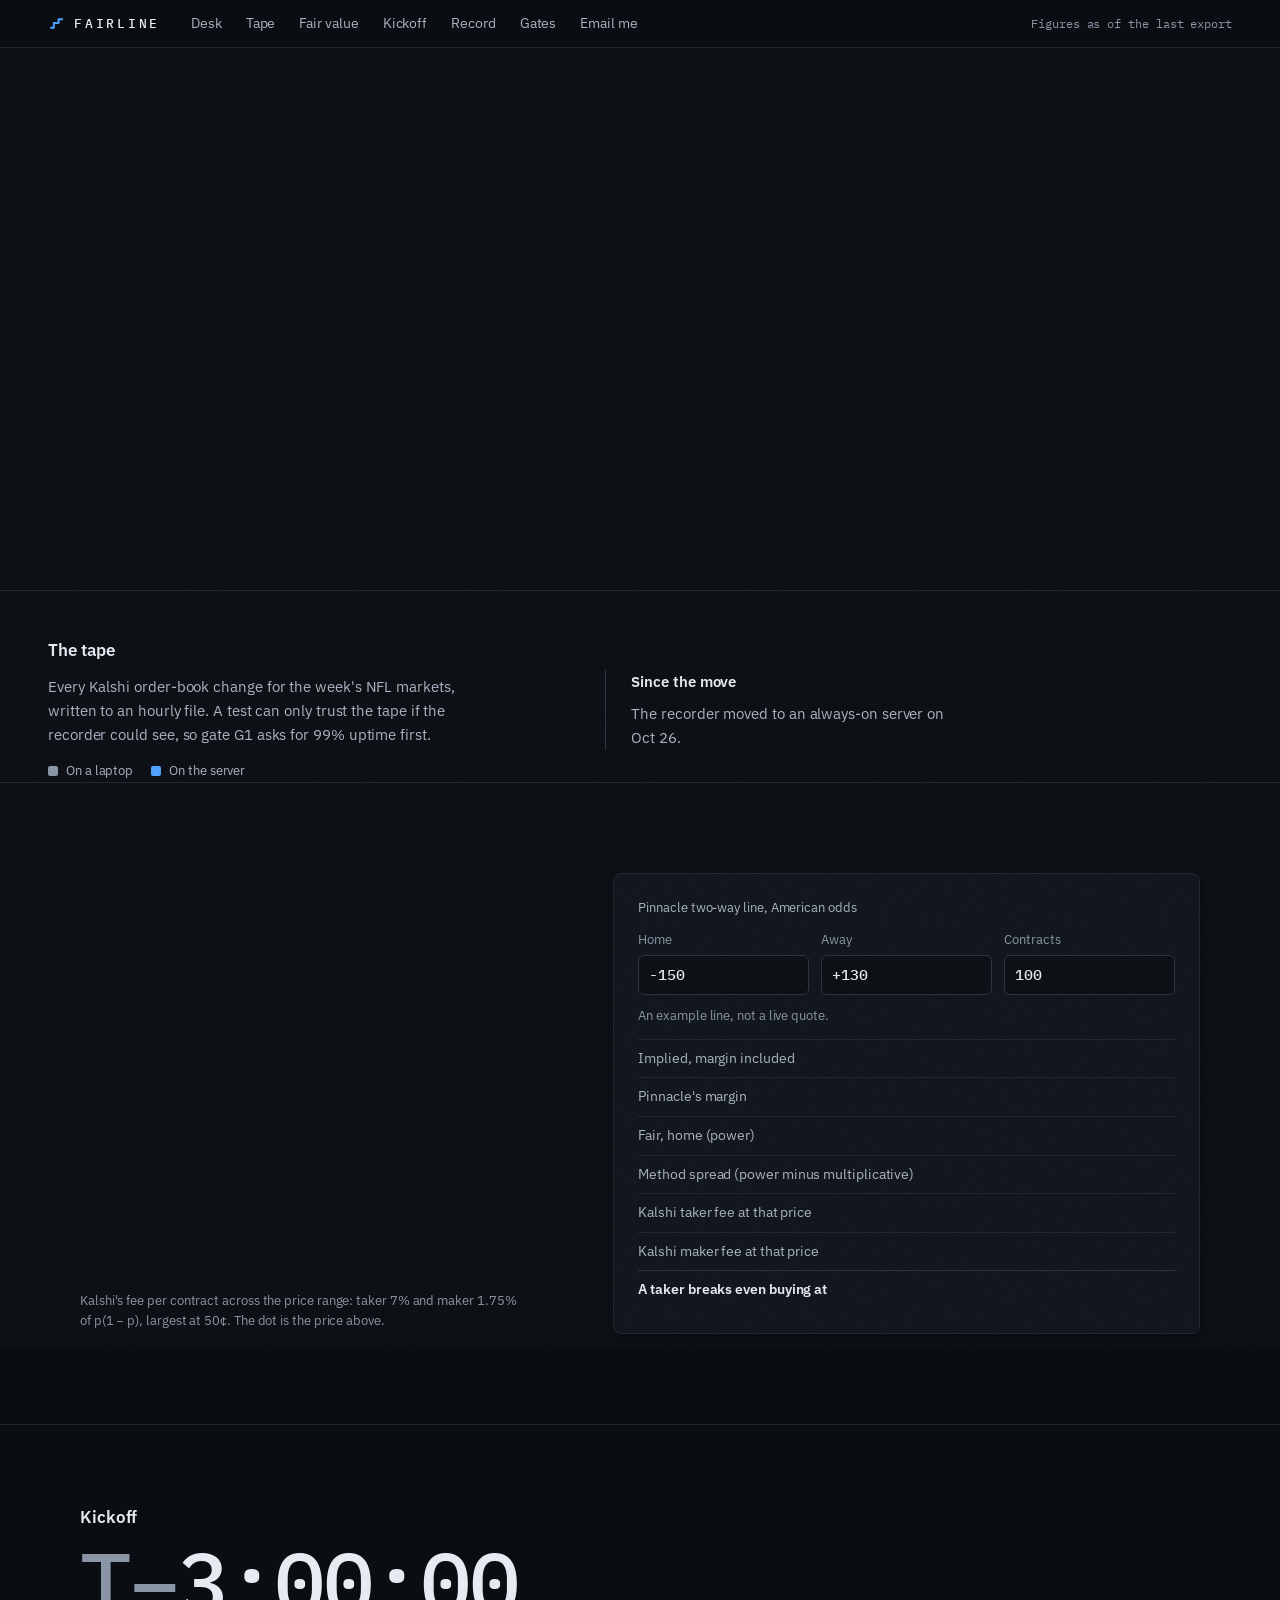
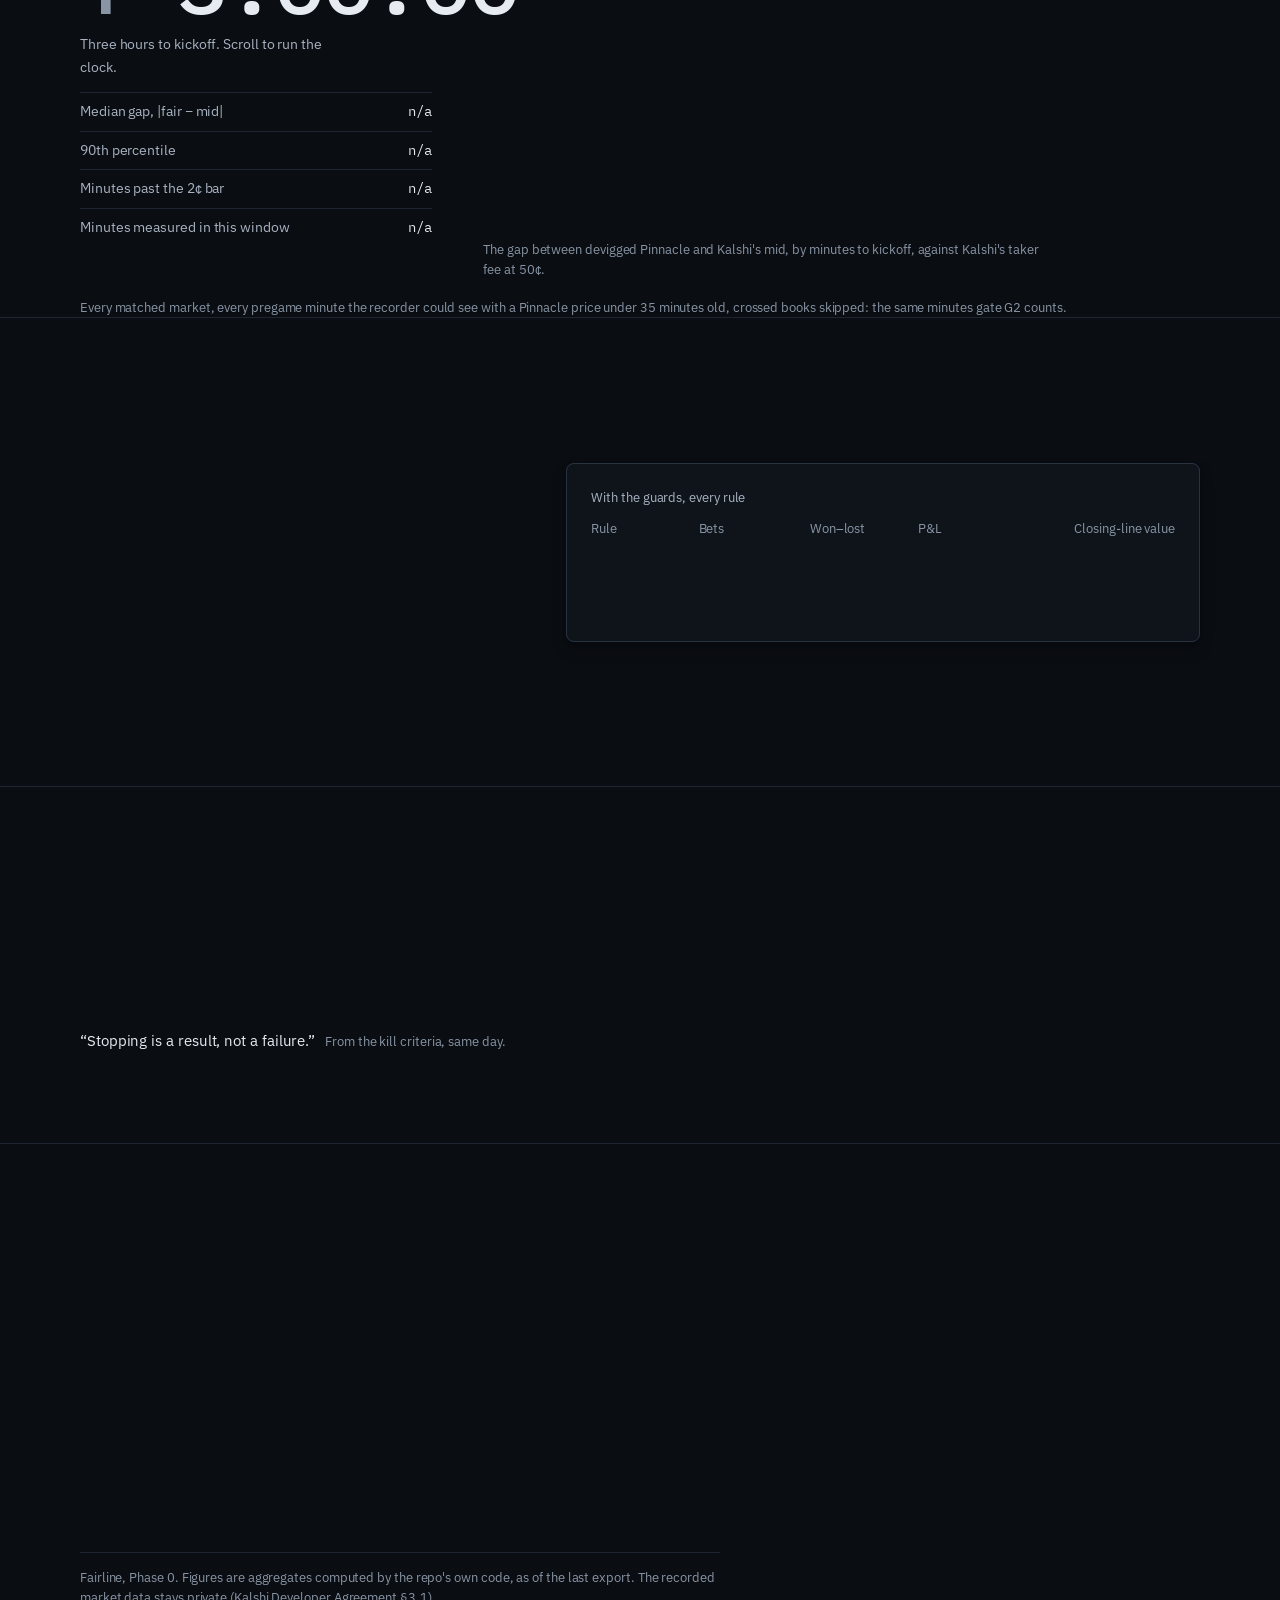
==== site/index.html @ d7de103b "Project site: a trading-desk page that runs on Fairline's own numbers site/ is a public page in the " ====
<!doctype html>
<html lang="en">
<head>
<meta charset="utf-8">
<meta name="viewport" content="width=device-width, initial-scale=1, viewport-fit=cover">
<title>Fairline · a research desk for Kalshi NFL markets</title>
<meta name="description" content="Fairline prices Kalshi NFL contracts off Pinnacle's line, records both markets around the clock, and tests whether the gap pays after fees before risking money.">
<meta name="color-scheme" content="dark">
<link rel="icon" href="data:image/svg+xml,<svg xmlns='http://www.w3.org/2000/svg' viewBox='0 0 16 16'><rect width='16' height='16' rx='3' fill='%230a0d12'/><path d='M2 12h3.5V7.5h4.5V4H14' fill='none' stroke='%234ea1ff' stroke-width='1.9' stroke-linejoin='round'/></svg>">
<link rel="preconnect" href="https://fonts.googleapis.com">
<link rel="preconnect" href="https://fonts.gstatic.com" crossorigin>
<link rel="stylesheet" href="https://fonts.googleapis.com/css2?family=IBM+Plex+Mono:wght@400;500&family=IBM+Plex+Sans:wght@400;500;600&display=swap">
<link rel="stylesheet" href="scrollcraft.css">
<link rel="stylesheet" href="site.css">
</head>
<body>
<a class="skip" href="#main">Skip to content</a>
<div class="sc-grain" aria-hidden="true"></div>

<header class="chrome">
  <a class="chrome__app" href="#desk" aria-label="Fairline, back to the top">
    <svg class="mark" viewBox="0 0 16 16" aria-hidden="true"><path d="M2 12h3.5V7.5h4.5V4H14"/></svg>
    <span class="chrome__word">FAIRLINE</span>
  </a>
  <nav class="chrome__tabs" aria-label="Sections">
    <a href="#desk">Desk</a>
    <a href="#tape">Tape</a>
    <a href="#fair">Fair value</a>
    <a href="#kickoff">Kickoff</a>
    <a href="#record">Record</a>
    <a href="#gates">Gates</a>
    <a href="#note">Email me</a>
  </nav>
  <p class="chrome__status">Figures as of <span data-f="as_of">the last export</span></p>
</header>

<main id="main">

  <!-- 1 · Desk: the surface already running -->
  <section id="desk" class="desk" aria-labelledby="desk-h">
    <div class="wrap desk__grid">
      <div class="desk__intro" data-sc-in data-sc-stagger="60">
        <h1 id="desk-h" class="desk__title">Fairline</h1>
        <p class="desk__lede">A research desk that prices Kalshi NFL contracts off Pinnacle and tests whether the gap pays, before risking a dollar.</p>
        <p class="desk__by">Built by <span data-f="owner_name">Ashmit Bhasin</span>. Phase 0, autumn 2026. Research only: it places no orders.</p>
      </div>
      <table class="ledger" data-sc-in>
        <caption>Session</caption>
        <tbody>
          <tr><th scope="row">Market</th><td>Kalshi NFL contracts: game winner, point spread, total</td></tr>
          <tr><th scope="row">Reference</th><td>Pinnacle's line, margin removed by the power method</td></tr>
          <tr><th scope="row">Recorder</th><td>Every order-book change, sequence-checked, on a server that never sleeps</td></tr>
          <tr><th scope="row">Recorded</th><td><span class="num" data-f="messages">n/a</span> book messages, <span class="num" data-f="games">n/a</span> games, <span class="num" data-f="markets">n/a</span> markets</td></tr>
          <tr><th scope="row">Measured</th><td><span class="num" data-f="side_minutes">n/a</span> pregame minutes against a live Pinnacle price</td></tr>
          <tr><th scope="row">Tested</th><td>7 gates, fixed on Oct 6 before any data; <span data-f="gates_read">1</span> read so far</td></tr>
          <tr class="ledger__answer"><th scope="row">Answer so far</th><td>No edge after fees.</td></tr>
        </tbody>
      </table>
    </div>
  </section>

  <!-- 2 · Tape: the days pan past, mostly blind until the move -->
  <section id="tape" class="tape" data-sc-act="pan" data-sc-span="2.4" aria-labelledby="tape-h">
    <div data-sc-stage class="tape__stage">
      <div class="tape__rail" data-sc-pan="0.04">
        <div class="tape__lead">
          <h2 id="tape-h" class="panel-title">The tape</h2>
          <p>Every Kalshi order-book change for the week's NFL markets, written to an hourly file. A test can only trust the tape if the recorder could see, so gate G1 asks for 99% uptime first.</p>
          <p class="tape__key"><span class="key key--laptop" aria-hidden="true"></span>On a laptop <span class="key key--server" aria-hidden="true"></span>On the server</p>
        </div>
        <ol class="tape__days" aria-label="Recorder uptime by day, Eastern time"></ol>
        <div class="tape__end">
          <p class="tape__end-h">Since the move</p>
          <p data-f="since_cutover">The recorder moved to an always-on server on Oct 26.</p>
        </div>
      </div>
    </div>
  </section>

  <!-- 3 · Fair value: the math, operable -->
  <section id="fair" class="fair" aria-labelledby="fair-h">
    <div class="wrap fair__grid">
      <div class="fair__copy" data-sc-in data-sc-stagger="60">
        <h2 id="fair-h" class="panel-title">Fair value</h2>
        <p>Pinnacle takes the sharpest bets there are and keeps its line, so its price is the reference. Fairline removes Pinnacle's margin, compares the result with Kalshi's price, and charges Kalshi's fee before calling anything an edge.</p>
        <p>The calculator runs the same formulas as the repo. Change the line.</p>
      </div>
      <form class="calc" id="calc" aria-describedby="calc-note" autocomplete="off">
        <fieldset class="calc__line">
          <legend>Pinnacle two-way line, American odds</legend>
          <label>Home <input id="calc-a" name="a" inputmode="text" value="-150" spellcheck="false"></label>
          <label>Away <input id="calc-b" name="b" inputmode="text" value="+130" spellcheck="false"></label>
          <label>Contracts <input id="calc-n" name="n" type="number" min="1" max="100000" step="1" value="100"></label>
        </fieldset>
        <p id="calc-note" class="calc__note">An example line, not a live quote.</p>
        <table class="calc__out" aria-live="polite">
          <tbody>
            <tr><th scope="row">Implied, margin included</th><td class="num" data-c="implied"></td></tr>
            <tr><th scope="row">Pinnacle's margin</th><td class="num" data-c="margin"></td></tr>
            <tr><th scope="row">Fair, home (power)</th><td class="num" data-c="fair"></td></tr>
            <tr><th scope="row">Method spread (power minus multiplicative)</th><td class="num" data-c="spread"></td></tr>
            <tr><th scope="row">Kalshi taker fee at that price</th><td class="num" data-c="taker"></td></tr>
            <tr><th scope="row">Kalshi maker fee at that price</th><td class="num" data-c="maker"></td></tr>
            <tr class="calc__verdict"><th scope="row">A taker breaks even buying at</th><td class="num" data-c="breakeven"></td></tr>
          </tbody>
        </table>
        <p class="calc__err" role="alert" hidden></p>
      </form>
      <figure class="fee">
        <svg class="fee__svg" viewBox="0 0 520 220" role="img" aria-labelledby="fee-cap"></svg>
        <figcaption id="fee-cap">Kalshi's fee per contract across the price range: taker 7% and maker 1.75% of p(1&nbsp;&minus;&nbsp;p), largest at 50¢. The dot is the price above.</figcaption>
      </figure>
    </div>
  </section>

  <!-- 4 · Kickoff: the peak. Scroll is the clock. -->
  <section id="kickoff" class="kick" data-sc-act="pin" data-sc-span="3.6" aria-labelledby="kick-h">
    <div data-sc-stage class="kick__stage">
      <div class="wrap kick__grid">
        <div class="kick__side">
          <h2 id="kick-h" class="panel-title">Kickoff</h2>
          <p class="kick__clock num" aria-hidden="true"><span class="kick__t">T&minus;</span><span data-k="clock">3:00:00</span></p>
          <p class="kick__status" data-k="status">Three hours to kickoff. Scroll to run the clock.</p>
          <table class="kick__read">
            <tbody>
              <tr><th scope="row">Median gap, |fair &minus; mid|</th><td class="num" data-k="median">n/a</td></tr>
              <tr><th scope="row">90th percentile</th><td class="num" data-k="p90">n/a</td></tr>
              <tr><th scope="row">Minutes past the 2¢ bar</th><td class="num" data-k="beyond">n/a</td></tr>
              <tr><th scope="row">Minutes measured in this window</th><td class="num" data-k="n">n/a</td></tr>
            </tbody>
          </table>
        </div>
        <figure class="kick__chart">
          <svg class="kick__svg" viewBox="0 0 720 360" role="img" aria-labelledby="kick-cap"></svg>
          <figcaption id="kick-cap" data-k="caption">The gap between devigged Pinnacle and Kalshi's mid, by minutes to kickoff, against Kalshi's taker fee at 50¢.</figcaption>
        </figure>
      </div>
      <p class="wrap kick__note">Every matched market, every pregame minute the recorder could see with a Pinnacle price under 35 minutes old, crossed books skipped: the same minutes gate G2 counts.</p>
    </div>
  </section>

  <!-- 5 · Record: naive replay wipes to the guarded ladder -->
  <section id="record" class="record" data-sc-act="flow" aria-labelledby="record-h">
    <div class="wrap record__grid">
      <div class="record__copy" data-sc-in data-sc-stagger="60">
        <h2 id="record-h" class="panel-title">Record</h2>
        <p>Two rules, replayed minute by minute over the tape and scored when Kalshi settled each market. <em>Take</em> buys when fair beats the price by a threshold after the taker fee. <em>Quote</em> rests a bid and an offer either side of fair, and fills only when a trade prints through it.</p>
        <p>The first replay showed the 2¢ take rule winning. Both of its bets were artifacts: one priced off a recorded book that was wrong, the other off a Pinnacle price that had sat unchanged for ten minutes while other books moved on news. With guards for both, the record reads like this.</p>
      </div>
      <div class="record__panels">
        <div class="record__naive" aria-labelledby="naive-h">
          <p id="naive-h" class="record__tag">First replay, no guards</p>
          <p class="record__big num" data-r="naive_pnl">+$57.00</p>
          <p class="record__sub" data-r="naive_line">Take at 2¢: 1 won, 0 lost</p>
        </div>
        <div class="record__guarded" data-sc-reveal="right" data-sc-reveal-at="0.34 0.6">
          <p class="record__tag">With the guards, every rule</p>
          <div class="xscroll">
            <table class="ladder">
              <thead><tr><th scope="col" class="l">Rule</th><th scope="col">Bets</th><th scope="col">Won–lost</th><th scope="col">P&amp;L</th><th scope="col">Closing-line value</th></tr></thead>
              <tbody data-r="ladder"></tbody>
            </table>
          </div>
          <p class="record__foot" data-r="foot"></p>
        </div>
      </div>
    </div>
  </section>

  <!-- 6 · Gates: fixed before the data -->
  <section id="gates" class="gates" aria-labelledby="gates-h">
    <div class="wrap">
      <div class="gates__head" data-sc-in data-sc-stagger="60">
        <h2 id="gates-h" class="panel-title">Gates</h2>
        <p>Seven tests, each written down on Oct 6 with its pass bar and the earliest date it may be read, before any of the data existed. A gate changes only by adding a new one with a written reason.</p>
      </div>
      <div class="xscroll">
        <table class="gate-table" data-sc-in>
          <thead><tr><th scope="col" class="l">Gate</th><th scope="col" class="l">Question</th><th scope="col" class="l">Passes when</th><th scope="col" class="l">Read</th></tr></thead>
          <tbody data-g="rows"></tbody>
        </table>
      </div>
      <p class="gates__quote">“Stopping is a result, not a failure.” <span>From the kill criteria, same day.</span></p>
    </div>
  </section>

  <!-- 7 · Email me: the close is an input -->
  <section id="note" class="note" data-sc-act="pin" data-sc-span="1.25" aria-labelledby="note-h">
    <div data-sc-stage class="note__stage">
      <form class="note__form wrap" method="post" enctype="text/plain" data-sc-cue="0 1 0 0">
        <h2 id="note-h" class="panel-title">Email me</h2>
        <label for="note-body" class="note__label">Your note</label>
        <textarea id="note-body" name="note" rows="5"></textarea>
        <div class="note__row">
          <button type="submit" class="note__send">Email me</button>
          <span class="note__help">Opens your mail app with this note. Nothing is sent from this page.</span>
        </div>
        <p class="note__alt">Or write to <a data-f="email_link" href="#note"></a></p>
      </form>
      <footer class="colophon wrap">
        <p>Fairline, Phase 0. Figures are aggregates computed by the repo's own code, as of <span data-f="as_of">the last export</span>. The recorded market data stays private (Kalshi Developer Agreement §3.1).</p>
      </footer>
    </div>
  </section>

</main>
<noscript><p class="noscript">This page computes its panels in the browser; with JavaScript off it shows only the outline.</p></noscript>

<script src="data.js"></script>
<script src="scrollcraft.js"></script>
<script src="site.js"></script>
</body>
</html>
---- site/scrollcraft.css ----
/* ============================================================================
   scrollcraft.css: the taste floor
   ----------------------------------------------------------------------------
   Two layers, and the split matters:

     TOKENS   what you override per brand. Colour roles, the type ramp, the
              spacing scale, elevation, motion. A brand is ~12 values.
     DEVICES  what the engine drives. Do not restyle these to taste; they are
              the mechanism. Style your own markup instead.

   Nothing here draws a "component". There are no card, badge, or pill classes,
   because a stylesheet that ships those is how every page built on it ends up
   with the same shapes. You get a floor and a vocabulary; the composition is
   yours.
   ========================================================================== */

/* ---------------------------------------------------------------- tokens -- */
:root {
  /* --- colour roles. Override these six and the page is rebranded. -------- */
  --sc-canvas:      #08090b;   /* the page ground. Drift interpolates this.   */
  --sc-surface:     #101217;   /* anything raised off the ground             */
  --sc-ink:         #f4f2ef;   /* primary text                               */
  --sc-ink-soft:    #9a9ba1;   /* secondary text. Tinted, never flat gray.   */
  --sc-accent:      #d8ff3e;   /* ONE accent. It owns a region, not confetti. */
  --sc-accent-ink:  #08090b;   /* text that sits on the accent               */

  --sc-hairline:    color-mix(in oklab, var(--sc-ink) 12%, transparent);
  --sc-hairline-strong: color-mix(in oklab, var(--sc-ink) 22%, transparent);

  /* --- type. Two families max. Display carries voice, text carries prose. - */
  --sc-font-display: "Instrument Sans", "Geist", system-ui, sans-serif;
  --sc-font-text:    "Geist", system-ui, sans-serif;
  --sc-font-mono:    "Geist Mono", ui-monospace, monospace;

  /* Fluid ramp. Tracking tightens as size grows because a face set at 6rem
     with 0 tracking reads loose; this is optical correction, not decoration. */
  --sc-t-xs:   clamp(0.75rem, 0.72rem + 0.15vw, 0.82rem);
  --sc-t-sm:   clamp(0.875rem, 0.84rem + 0.18vw, 0.95rem);
  --sc-t-base: clamp(1rem, 0.96rem + 0.22vw, 1.125rem);
  --sc-t-lg:   clamp(1.2rem, 1.1rem + 0.5vw, 1.5rem);
  --sc-t-xl:   clamp(1.6rem, 1.35rem + 1.2vw, 2.25rem);
  --sc-t-2xl:  clamp(2.1rem, 1.6rem + 2.4vw, 3.4rem);
  --sc-t-3xl:  clamp(2.8rem, 1.9rem + 4.2vw, 5rem);
  --sc-t-4xl:  clamp(3.4rem, 1.9rem + 6.6vw, 7.5rem);

  --sc-track-tight:  -0.035em;
  --sc-track-snug:   -0.02em;
  --sc-track-normal: -0.005em;
  --sc-track-wide:    0.08em;

  --sc-leading-none: 0.94;
  --sc-leading-tight: 1.06;
  --sc-leading-body: 1.62;

  --sc-measure: 62ch;

  /* --- space. 4px base: the useful middle steps an 8-only scale misses. --- */
  --sc-1: 0.25rem;  --sc-2: 0.5rem;   --sc-3: 0.75rem;  --sc-4: 1rem;
  --sc-5: 1.5rem;   --sc-6: 2rem;     --sc-7: 3rem;     --sc-8: 4rem;
  --sc-9: 6rem;     --sc-10: 8rem;    --sc-11: 12rem;

  /* Section rhythm is fluid so a phone doesn't inherit desktop air. */
  --sc-section: clamp(4.5rem, 9vw, 11rem);
  --sc-gutter:  clamp(1.25rem, 5vw, 5.5rem);
  --sc-maxw:    82rem;

  /* --- radius. Pick one scale for the page and hold it. ------------------- */
  --sc-r-sm: 6px;  --sc-r-md: 12px;  --sc-r-lg: 20px;  --sc-r-pill: 999px;

  /* --- elevation. Every shadow has an offset AND a soft blur, and is tinted
         to the canvas hue. A zero-offset coloured halo is decoration, not
         depth, so there isn't one here. ---------------------------------- */
  --sc-shadow-color: 220 40% 2%;
  --sc-e1: 0 1px 2px hsl(var(--sc-shadow-color) / 0.28),
           0 2px 6px -1px hsl(var(--sc-shadow-color) / 0.20);
  --sc-e2: 0 2px 4px hsl(var(--sc-shadow-color) / 0.24),
           0 8px 18px -4px hsl(var(--sc-shadow-color) / 0.30);
  --sc-e3: 0 4px 8px hsl(var(--sc-shadow-color) / 0.22),
           0 18px 40px -8px hsl(var(--sc-shadow-color) / 0.38),
           0 48px 90px -24px hsl(var(--sc-shadow-color) / 0.30);

  /* Edge light: a 1px top highlight sells a raised surface better than any
     amount of blur, because real raised things catch light on their lip. */
  --sc-edge: inset 0 1px 0 color-mix(in oklab, var(--sc-ink) 10%, transparent);

  /* --- motion. Built-in CSS easings are too weak for UI. ------------------ */
  --sc-ease-out:    cubic-bezier(0.23, 1, 0.32, 1);
  --sc-ease-in-out: cubic-bezier(0.77, 0, 0.175, 1);
  --sc-ease-drawer: cubic-bezier(0.32, 0.72, 0, 1);
  --sc-d-fast: 160ms;  --sc-d-base: 240ms;  --sc-d-slow: 420ms;

  --sc-z-stage: 1; --sc-z-copy: 20; --sc-z-chrome: 60;
}

/* --------------------------------------------------------------- reset -- */
*, *::before, *::after { box-sizing: border-box; }
html { -webkit-text-size-adjust: 100%; scroll-behavior: smooth; }
@media (prefers-reduced-motion: reduce) { html { scroll-behavior: auto; } }

body {
  margin: 0;
  background: var(--sc-canvas);
  color: var(--sc-ink);
  font-family: var(--sc-font-text);
  font-size: var(--sc-t-base);
  line-height: var(--sc-leading-body);
  letter-spacing: var(--sc-track-normal);
  -webkit-font-smoothing: antialiased;
  text-rendering: optimizeLegibility;
  font-synthesis-weight: none;
  overflow-x: clip;
}
img, video, canvas, svg { display: block; max-width: 100%; }
button, input, select, textarea { font: inherit; color: inherit; }

/* ------------------------------------------------- the browser surfaces --
   The parts you did not draw still carry the design. Selection, caret, focus
   ring, scrollbar and tabular numerals all ship with defaults that belong to no
   design system. Theming them is the cheapest signal that a page was built
   rather than assembled, and it is the step that gets skipped most reliably. */
::selection { background: var(--sc-accent); color: var(--sc-accent-ink); }
:root { caret-color: var(--sc-accent); accent-color: var(--sc-accent); }
:focus-visible {
  outline: 2px solid var(--sc-accent);
  outline-offset: 3px;
  border-radius: var(--sc-r-sm);
}
:where(a) { color: inherit; text-decoration-thickness: 1px; text-underline-offset: 0.22em; }
@supports (scrollbar-color: auto) {
  html { scrollbar-color: color-mix(in oklab, var(--sc-ink) 26%, transparent) transparent; scrollbar-width: thin; }
}
:where(table, .sc-nums, [data-sc-count]) { font-variant-numeric: tabular-nums; }

/* ----------------------------------------------------------- typography -- */
.sc-display {
  font-family: var(--sc-font-display);
  font-weight: 500;
  line-height: var(--sc-leading-none);
  letter-spacing: var(--sc-track-tight);
  text-wrap: balance;
  margin: 0;
}
.sc-display--xl { font-size: var(--sc-t-4xl); }
.sc-display--lg { font-size: var(--sc-t-3xl); }
.sc-display--md { font-size: var(--sc-t-2xl); letter-spacing: var(--sc-track-snug); }
.sc-lede {
  font-size: var(--sc-t-lg);
  line-height: 1.44;
  letter-spacing: var(--sc-track-snug);
  color: var(--sc-ink);
  max-width: 46ch;
  text-wrap: pretty;
  margin: 0;
}
.sc-body { max-width: var(--sc-measure); color: var(--sc-ink-soft); text-wrap: pretty; margin: 0; }
.sc-label {
  font-family: var(--sc-font-mono);
  font-size: var(--sc-t-xs);
  letter-spacing: var(--sc-track-wide);
  text-transform: uppercase;
  color: var(--sc-ink-soft);
}

/* ---------------------------------------------------------------- layout -- */
.sc-wrap { width: 100%; max-width: var(--sc-maxw); margin-inline: auto; padding-inline: var(--sc-gutter); }
.sc-section { padding-block: var(--sc-section); }
/* More space above a heading than below it: the gap belongs to the boundary,
   not to the pair. */
.sc-stack > * + * { margin-top: var(--sc-4); }
.sc-stack > :is(h1,h2,h3) { margin-top: var(--sc-7); }
.sc-stack > :is(h1,h2,h3):first-child { margin-top: 0; }
.sc-rule { height: 1px; border: 0; background: var(--sc-hairline); margin: 0; }

/* =============================================================== DEVICES ==
   Driven by the engine. Restyle your own markup, not these.                */

.sc-act--pinned { position: relative; }
.sc-stage {
  position: sticky; top: 0;
  height: 100vh; height: 100svh;
  overflow: clip;
  z-index: var(--sc-z-stage);
}

/* scrub / sequence media */
.sc-stage :is(video[data-sc-scrub], canvas[data-sc-sequence], .sc-stage__poster) {
  position: absolute; inset: 0;
  width: 100%; height: 100%;
  object-fit: cover;
}
video[data-sc-scrub] { opacity: 0; transition: opacity 380ms var(--sc-ease-out); }
.sc-has-clip video[data-sc-scrub] { opacity: 1; }
/* The poster is a live frame-holder, not a placeholder: it stays up until a
   real video frame has painted, which is what stops the blank-stage flash. */
.sc-stage__poster { z-index: 0; transition: opacity 380ms var(--sc-ease-out); }
.sc-has-clip .sc-stage__poster { opacity: 0; }

/* A scrim only where text sits. A full-frame darkening layer flattens the
   image everywhere to fix contrast in one corner. */
.sc-scrim {
  position: absolute; inset: 0; pointer-events: none; z-index: 1;
  background: linear-gradient(
    var(--sc-scrim-angle, 180deg),
    color-mix(in oklab, var(--sc-canvas) var(--sc-scrim-a, 78%), transparent) 0%,
    color-mix(in oklab, var(--sc-canvas) 30%, transparent) 42%,
    transparent 68%);
}
/* Point the scrim at the copy. A scrim gradient that darkens the top while the
   copy sits at the bottom fixes contrast nowhere and flattens the image
   everywhere, which is the most common way text-over-video goes wrong. */
.sc-scrim--bottom { --sc-scrim-angle: 0deg; }
.sc-scrim--left   { --sc-scrim-angle: 90deg; }
.sc-scrim--right  { --sc-scrim-angle: 270deg; }

/* Corner scrims, for copy anchored to a corner. An edge gradient has to darken
   a whole band across the frame to cover one corner; a corner gradient puts the
   density where the text is and leaves the rest of the image alone. Pair with
   .sc-copy--lead / .sc-copy--trail. */
.sc-scrim--lead {
  background: linear-gradient(to top right,
    color-mix(in oklab, var(--sc-canvas) 94%, transparent) 0%,
    color-mix(in oklab, var(--sc-canvas) 72%, transparent) 30%,
    color-mix(in oklab, var(--sc-canvas) 30%, transparent) 52%,
    transparent 72%);
}
.sc-scrim--trail {
  background: linear-gradient(to top left,
    color-mix(in oklab, var(--sc-canvas) 94%, transparent) 0%,
    color-mix(in oklab, var(--sc-canvas) 72%, transparent) 30%,
    color-mix(in oklab, var(--sc-canvas) 30%, transparent) 52%,
    transparent 72%);
}
/* A band across the bottom, for copy that spans the full width of the frame.
   That is what both corner anchors become below 860px, and it is also the right
   shape whenever the copy block is wider than a corner. */
.sc-scrim--band {
  background: linear-gradient(to top,
    color-mix(in oklab, var(--sc-canvas) 94%, transparent) 0%,
    color-mix(in oklab, var(--sc-canvas) 74%, transparent) 22%,
    color-mix(in oklab, var(--sc-canvas) 30%, transparent) 42%,
    transparent 58%);
}
.sc-scrim--vignette {
  background: radial-gradient(120% 90% at 50% 45%, transparent 40%,
              color-mix(in oklab, var(--sc-canvas) 70%, transparent) 100%);
}

/* copy over a stage.
   max-width is in rem, never ch. A `ch` on this container resolves against the
   CONTAINER's font-size (body size), not the display size of the heading inside
   it, so `max-width: 20ch` here silently produces a ~180px column and wraps a
   hero headline to six lines. Set a ch measure on the text element itself. */
.sc-copy {
  position: absolute; z-index: var(--sc-z-copy);
  inset-inline: var(--sc-gutter);
  max-width: min(46rem, 76vw);
  will-change: opacity, transform;
}
.sc-copy--lead   { left: var(--sc-gutter); bottom: clamp(3rem, 12vh, 9rem); }
/* inset-inline FIRST. It is the shorthand for left+right, so declaring it after
   `left: 50%` resets left to auto and the block drifts off the left edge. */
.sc-copy--center { inset-inline: auto; left: 50%; top: 50%; translate: -50% -50%; text-align: center; }
.sc-copy--trail  { inset-inline: auto; right: var(--sc-gutter); bottom: clamp(3rem, 12vh, 9rem); text-align: right; }

/* cue defaults: the engine writes opacity/transform inline, these are the
   pre-paint state so nothing flashes before the first read() */
[data-sc-cue] { opacity: 0; will-change: opacity, transform; }
.sc-ready [data-sc-cue] { transition: none; }

/* kinetic split */
.sc-split { display: inline-block; overflow: hidden; vertical-align: top; }
/* Descenders live below the baseline; a line mask clipped to the line box eats
   the tails off g, y, p, j. The padding buys them room back. */
.sc-split--line { display: block; padding-bottom: 0.14em; margin-bottom: -0.14em; }
.sc-split__i { display: inline-block; will-change: transform, opacity; }
.sc-is-split { opacity: 1 !important; }

/* horizontal rail */
[data-sc-pan] { display: flex; will-change: transform; }

/* reveal + parallax */
[data-sc-reveal] { will-change: clip-path; }
[data-sc-parallax] { will-change: transform; }

/* flow reveal (fires once) */
[data-sc-in], [data-sc-stagger] > * {
  opacity: 0;
  transform: translate3d(0, 14px, 0);
  transition: opacity 620ms var(--sc-ease-out), transform 620ms var(--sc-ease-out);
}
[data-sc-in].sc-in, [data-sc-stagger] > .sc-in { opacity: 1; transform: none; }

/* pointer devices */
[data-sc-tilt] { transform-style: preserve-3d; will-change: transform; }
[data-sc-magnet] { will-change: transform; }
/* isolation always; position only if nothing more specific already set it.
   Written with :where() (zero specificity) on purpose: a plain `position:
   relative` here has the same weight as `.sc-stage` and, being later in the
   file, silently wins. A stage carrying both attributes then stops being
   sticky and the whole act scrolls away instead of pinning. */
[data-sc-spotlight] { isolation: isolate; }
:where([data-sc-spotlight]) { position: relative; }
[data-sc-spotlight]::after {
  content: ""; position: absolute; inset: 0; pointer-events: none; z-index: 2;
  background: radial-gradient(
    28rem 28rem at calc(var(--sc-mx, 0.5) * 100%) calc(var(--sc-my, 0.5) * 100%),
    color-mix(in oklab, var(--sc-accent) 16%, transparent), transparent 70%);
  opacity: 0; transition: opacity var(--sc-d-slow) var(--sc-ease-out);
}
[data-sc-spotlight]:hover::after { opacity: 1; }

/* =========================================================== WORLDFLIGHT ==
   One fixed stage for the whole page. The only thing in document flow is the
   spacer, and it is empty. If you find yourself adding a section here, you want
   act mode instead: the moment a real block scrolls past the fixed stage, the
   page has a seam again and the whole point is gone.                        */

[data-sc-mode="worldflight"] { position: relative; }

.sc-world {
  position: fixed; inset: 0;
  overflow: clip;
  z-index: var(--sc-z-stage);
  background: var(--sc-canvas);
}

/* Every leg is mounted for the life of the page and stacked in the same box.
   The engine owns opacity, visibility and z-index here; do not set them. */
.sc-world__seg {
  position: absolute; inset: 0;
  opacity: 0;
  will-change: opacity;
}
.sc-world__seg > :is(video, img, canvas) {
  position: absolute; inset: 0;
  width: 100%; height: 100%;
  object-fit: cover;
}
/* The poster is the frame-holder AND the first camera move: the engine pushes
   it in slowly until a real decoded frame is available to replace it. */
.sc-world__poster {
  z-index: 0;
  transform-origin: 50% 50%;
  transition: opacity 420ms var(--sc-ease-out);
}
.sc-world__seg > video { z-index: 1; }
.sc-world__seg.sc-has-clip .sc-world__poster { opacity: 0; }
/* The act stylesheet lights a clip through its ancestor act. A worldflight leg
   has no act, so match the class the engine also writes on the clip itself. */
video[data-sc-scrub].sc-has-clip { opacity: 1; }

/* The copy layer is fixed too, and inert by default: the engine hands
   pointer-events back to a block only while it is actually legible. */
.sc-world__copy {
  position: fixed; inset: 0;
  z-index: var(--sc-z-copy);
  pointer-events: none;
}
.sc-world__scrim { position: absolute; inset: 0; pointer-events: none; z-index: 0; }
[data-sc-copy] {
  opacity: 0;
  pointer-events: none;
  will-change: opacity, transform;
}
.sc-ready [data-sc-copy] { transition: none; }

/* The track. Empty on purpose. */
.sc-world__spacer { pointer-events: none; }

/* scroll progress */
[data-sc-progress] {
  position: fixed; inset: 0 0 auto 0; height: 2px; z-index: var(--sc-z-chrome);
  background: var(--sc-accent); transform-origin: 0 50%; transform: scaleX(0);
  will-change: transform;
}

/* ----------------------------------------------------------- atmosphere --
   Depth is not only shadow. Grain keeps a flat dark ground from banding, and
   it is the difference between "a dark page" and "a lit room". */
.sc-grain { position: fixed; inset: 0; pointer-events: none; z-index: 3; opacity: 0.045; }
.sc-grain::before {
  content: ""; position: absolute; inset: -50%;
  background-image: url("data:image/svg+xml;utf8,<svg xmlns='http://www.w3.org/2000/svg' width='140' height='140'><filter id='n'><feTurbulence type='fractalNoise' baseFrequency='0.85' numOctaves='3'/></filter><rect width='140' height='140' filter='url(%23n)'/></svg>");
}

/* -------------------------------------------------------- reduced motion -- */
@media (prefers-reduced-motion: reduce) {
  /* Fewer and gentler, not zero. Opacity still carries the reveal so the page
     is comprehensible; every position change is dropped. */
  [data-sc-in], [data-sc-stagger] > * { transform: none; transition-duration: 220ms; }
  [data-sc-parallax], [data-sc-pan], .sc-split__i { transform: none !important; }
  /* A wipe is a position change too. Show reveal content settled. */
  [data-sc-reveal] { clip-path: none !important; }
  /* A rail's transform IS its navigation, not decoration. Zeroing it the way
     parallax and kinetic type are zeroed parks the act on its first screenful
     and makes everything past the fold unreachable: a device degrading into
     missing content. Hand the travel back to the reader as an ordinary scroll
     region instead, so the same items are all still gettable without motion.
     A build that would rather re-lay the rail out as a grid can still do that;
     this is the floor, not the ceiling. */
  [data-sc-act="pan"] .sc-stage,
  [data-sc-act="pan"] [data-sc-stage] {
    overflow-x: auto; overflow-y: hidden;
    overscroll-behavior-x: contain;
    scroll-snap-type: x proximity;
  }
  [data-sc-pan] > * { scroll-snap-align: center; }
  [data-sc-spotlight]::after { display: none; }
  /* A worldflight keeps its whole story here. No clip is ever fetched, so the
     posters are the film, and they cross-dissolve through exactly the same
     seams at exactly the same scroll positions. The push-in and the copy drift
     are the only things that go. */
  .sc-world__poster, [data-sc-copy] { transform: none !important; }
}

/* --------------------------------------------------------------- mobile -- */
@media (max-width: 860px) {
  .sc-copy { inset-inline: var(--sc-gutter); max-width: none; }
  .sc-copy--trail { text-align: left; }
  .sc-stage { height: 100svh; }
  /* .sc-copy--trail re-anchors to the left and spans the full width here, so a
     bottom-RIGHT corner gradient darkens the one corner the copy just left and
     guarantees a contrast failure over any bright clip. Point the density at
     the copy: the same band .sc-scrim--band paints. */
  .sc-scrim--trail {
    background: linear-gradient(to top,
      color-mix(in oklab, var(--sc-canvas) 94%, transparent) 0%,
      color-mix(in oklab, var(--sc-canvas) 74%, transparent) 22%,
      color-mix(in oklab, var(--sc-canvas) 30%, transparent) 42%,
      transparent 58%);
  }
}
---- site/site.css ----
/* Fairline project site. A working surface in the board's own palette: bid blue is the one accent,
   violet only ever means Pinnacle, green and red never decorate. Ruled tables, tabular figures,
   sentence-case labels. The only large type on the page is the kickoff clock, because it is a readout. */
:root {
  --sc-canvas:     #0a0d12;
  --sc-surface:    #0f141b;
  --sc-ink:        #e6ebf2;
  --sc-ink-soft:   #a9b3c1;
  --sc-accent:     #4ea1ff;
  --sc-accent-ink: #06121f;
  --sc-font-display: "IBM Plex Sans", system-ui, sans-serif;
  --sc-font-text:    "IBM Plex Sans", system-ui, sans-serif;
  --sc-font-mono:    "IBM Plex Mono", ui-monospace, SFMono-Regular, Menlo, monospace;

  --surface-2: #131922;
  --line: #1d2531;
  --line-2: #283241;
  --muted: #8995a5;
  --fair: #b99cff;
  --ask: #ff9257;
  --warn: #f3b94d;
  --down: #ff7a85;
  --chrome-h: 48px;
  --wrap: 76rem;
  --gut: clamp(1rem, 4vw, 3rem);
  --sc-shadow-color: 216 33% 3%;
}

html { scroll-padding-top: calc(var(--chrome-h) + 8px); }
body { font: 400 15px/1.6 var(--sc-font-text); background: var(--sc-canvas); color: var(--sc-ink); -webkit-font-smoothing: antialiased; }
.num { font-family: var(--sc-font-mono); font-variant-numeric: tabular-nums; }
.wrap { width: 100%; max-width: var(--wrap); margin-inline: auto; padding-inline: var(--gut); }
a { color: var(--sc-accent); text-underline-offset: 3px; text-decoration-thickness: 1px; }
a:hover { text-decoration-thickness: 2px; }
:focus-visible { outline: 2px solid var(--sc-accent); outline-offset: 2px; border-radius: 3px; }
em { font-style: normal; color: var(--sc-ink); font-weight: 500; }
p { margin: 0; }
.skip { position: absolute; left: 8px; top: -60px; z-index: 50; padding: 8px 12px; background: var(--sc-accent); color: var(--sc-accent-ink); border-radius: 4px; }
.skip:focus { top: 8px; }
.noscript { padding: 24px var(--gut); color: var(--sc-ink-soft); }
.xscroll { overflow-x: auto; -webkit-overflow-scrolling: touch; }

/* ---------- chrome: the app's own bar, and the page's navigation ---------- */
.chrome {
  position: fixed; inset: 0 0 auto; z-index: 20; height: var(--chrome-h);
  display: flex; align-items: center; gap: 20px; padding: 0 var(--gut);
  background: var(--sc-canvas); border-bottom: 1px solid var(--line);
}
.chrome__app { display: flex; align-items: center; gap: 9px; color: var(--sc-ink); text-decoration: none; flex: none; }
.mark { width: 17px; height: 17px; fill: none; stroke: var(--sc-accent); stroke-width: 1.9; stroke-linejoin: round; }
.chrome__word { font: 500 12.5px/1 var(--sc-font-mono); letter-spacing: 0.22em; }
.chrome__tabs { display: flex; gap: 2px; overflow-x: auto; scrollbar-width: none; flex: 1; min-width: 0; }
.chrome__tabs::-webkit-scrollbar { display: none; }
.chrome__tabs a {
  flex: none; padding: 0 11px; height: var(--chrome-h); display: flex; align-items: center;
  font-size: 13.5px; color: var(--sc-ink-soft); text-decoration: none; box-shadow: inset 0 -2px 0 transparent;
  transition: color 150ms var(--sc-ease-out), box-shadow 150ms var(--sc-ease-out);
}
.chrome__tabs a:hover { color: var(--sc-ink); }
.chrome__tabs a[aria-current] { color: var(--sc-ink); box-shadow: inset 0 -2px 0 var(--sc-accent); }
.chrome__status { flex: none; font: 12px/1 var(--sc-font-mono); color: var(--muted); white-space: nowrap; }
main { padding-top: var(--chrome-h); }

.panel-title { font: 600 17px/1.3 var(--sc-font-text); color: var(--sc-ink); margin: 0 0 14px; letter-spacing: -0.005em; }

/* ---------- 1 · desk ---------- */
.desk { padding-block: clamp(3rem, 9vh, 6.5rem) clamp(3rem, 8vh, 5.5rem); border-bottom: 1px solid var(--line); }
.desk__grid { display: grid; grid-template-columns: minmax(0, 5fr) minmax(0, 7fr); gap: clamp(2rem, 5vw, 5rem); align-items: start; }
.desk__title { font: 600 clamp(2rem, 1.5rem + 1.6vw, 2.75rem)/1.05 var(--sc-font-display); letter-spacing: -0.025em; margin: 0 0 18px; }
.desk__lede { font-size: clamp(1.05rem, 1rem + 0.35vw, 1.25rem); line-height: 1.5; color: var(--sc-ink); max-width: 30ch; text-wrap: balance; }
.desk__by { margin-top: 18px; font-size: 13.5px; color: var(--muted); max-width: 40ch; }

.ledger { width: 100%; border-collapse: collapse; font-size: 14px; line-height: 1.45; }
.ledger caption { text-align: left; font: 600 13px var(--sc-font-text); color: var(--sc-ink-soft); padding-bottom: 10px; }
.ledger th { text-align: left; font-weight: 400; color: var(--muted); width: 9.5em; padding: 10px 16px 10px 0; vertical-align: top; border-top: 1px solid var(--line); }
.ledger td { padding: 10px 0; border-top: 1px solid var(--line); color: var(--sc-ink); }
.ledger tr:last-child :is(th, td) { border-bottom: 1px solid var(--line); }
.ledger__answer td { font-weight: 600; }

/* ---------- 2 · tape (pan) ---------- */
.tape__stage { display: flex; align-items: center; padding-top: var(--chrome-h); border-bottom: 1px solid var(--line); }
.tape__rail { align-items: stretch; gap: clamp(1.5rem, 3vw, 3rem); padding-inline: var(--gut); }
.tape__lead { flex: none; width: min(30rem, 78vw); align-self: center; }
.tape__lead p { color: var(--sc-ink-soft); max-width: 46ch; }
.tape__key { margin-top: 14px; font-size: 13px; display: flex; align-items: center; gap: 8px; flex-wrap: wrap; }
.key { display: inline-block; width: 10px; height: 10px; border-radius: 2px; }
.key--laptop { background: var(--muted); }
.key--server { background: var(--sc-accent); margin-left: 10px; }
.tape__days { display: flex; gap: 6px; margin: 0; padding: 0; list-style: none; align-self: center; }
.day { width: 50px; flex: none; display: grid; grid-template-rows: auto 190px auto auto; gap: 6px; text-align: center; }
.day__pct { font: 11.5px/1 var(--sc-font-mono); color: var(--sc-ink-soft); }
.day__track { position: relative; background: var(--surface-2); border-radius: 3px; overflow: hidden; box-shadow: inset 0 0 0 1px var(--line); }
.day__fill { position: absolute; inset: auto 0 0; background: var(--muted); border-radius: 0; transform-origin: bottom; }
.day--server .day__fill { background: var(--sc-accent); }
.day--none .day__track { background: repeating-linear-gradient(135deg, var(--surface-2) 0 4px, var(--sc-canvas) 4px 8px); }
.day__d { font: 500 12px/1.1 var(--sc-font-mono); color: var(--sc-ink); }
.day__w { font-size: 11px; line-height: 1; color: var(--muted); }
.day--move { position: relative; margin-left: 14px; }
.day--move::before {
  content: ""; position: absolute; left: -10px; top: -6px; bottom: -6px; width: 1px; background: var(--sc-accent);
}
.day__flag { position: absolute; left: -10px; bottom: calc(100% + 4px); white-space: nowrap; font: 11px/1.2 var(--sc-font-mono); color: var(--sc-accent); }
.tape__end { flex: none; width: min(22rem, 70vw); align-self: center; border-left: 1px solid var(--line-2); padding-left: clamp(1rem, 2vw, 2rem); }
.tape__end-h { font-weight: 600; margin-bottom: 8px; }
.tape__end p + p { color: var(--sc-ink-soft); }

/* ---------- 3 · fair value ---------- */
.fair { padding-block: clamp(4rem, 10vh, 7rem); border-bottom: 1px solid var(--line); }
.fair__grid { display: grid; grid-template-columns: minmax(0, 4fr) minmax(0, 5fr); grid-template-areas: "copy calc" "fee calc"; gap: clamp(1.5rem, 3vw, 2.75rem) clamp(2rem, 5vw, 5rem); align-items: start; }
.fair__copy { grid-area: copy; }
.fair__copy p { color: var(--sc-ink-soft); max-width: 52ch; }
.fair__copy p + p { margin-top: 12px; }
.calc { grid-area: calc; background: var(--sc-surface); border: 1px solid var(--line); border-radius: 8px; padding: clamp(16px, 2vw, 24px); box-shadow: var(--sc-e1); }
.calc__line { border: 0; margin: 0; padding: 0; display: grid; grid-template-columns: repeat(3, minmax(0, 1fr)); gap: 12px; }
.calc__line legend { padding: 0; margin-bottom: 10px; font-size: 13px; color: var(--sc-ink-soft); }
.calc label { display: grid; gap: 6px; font-size: 12.5px; color: var(--muted); }
.calc input {
  width: 100%; height: 40px; padding: 0 10px; border-radius: 6px; border: 1px solid var(--line-2);
  background: var(--sc-canvas); color: var(--sc-ink); font: 500 15px var(--sc-font-mono); font-variant-numeric: tabular-nums;
  transition: border-color 150ms var(--sc-ease-out);
}
.calc input:hover { border-color: #3a4757; }
.calc input:focus-visible { outline: 2px solid var(--sc-accent); outline-offset: 0; border-color: transparent; }
.calc input[aria-invalid="true"] { border-color: var(--down); }
.calc__note { margin-top: 10px; font-size: 12.5px; color: var(--muted); }
.calc__out { width: 100%; border-collapse: collapse; margin-top: 14px; font-size: 13.5px; }
.calc__out th { text-align: left; font-weight: 400; color: var(--sc-ink-soft); padding: 8px 12px 8px 0; border-top: 1px solid var(--line); }
.calc__out td { text-align: right; padding: 8px 0; border-top: 1px solid var(--line); white-space: nowrap; }
.calc__verdict :is(th, td) { color: var(--sc-ink); font-weight: 600; border-top-color: var(--line-2); }
.calc__err { margin-top: 10px; font-size: 13px; color: var(--down); }
.fee { grid-area: fee; margin: 0; }
.fee__svg { width: 100%; height: auto; display: block; }
.fee figcaption { margin-top: 8px; font-size: 12.5px; color: var(--muted); max-width: 56ch; }
.svg-axis { stroke: var(--line-2); stroke-width: 1; }
.svg-grid { stroke: var(--line); stroke-width: 1; }
.svg-lbl { font: 11px var(--sc-font-mono); fill: var(--muted); }
.svg-lbl--ink { fill: var(--sc-ink-soft); }
.fee__taker { fill: none; stroke: var(--sc-accent); stroke-width: 2; }
.fee__maker { fill: none; stroke: var(--sc-ink-soft); stroke-width: 1.5; stroke-dasharray: 4 4; }
.fee__dot { fill: var(--sc-accent); stroke: var(--sc-canvas); stroke-width: 2; }

/* ---------- 4 · kickoff (pin, the peak) ---------- */
.kick__stage { display: flex; flex-direction: column; justify-content: center; padding-top: var(--chrome-h); gap: 18px; border-bottom: 1px solid var(--line); }
.kick__grid { display: grid; grid-template-columns: minmax(16rem, 22rem) minmax(0, 1fr); gap: clamp(1.5rem, 4vw, 4rem); align-items: center; }
.kick__clock { margin: 4px 0 10px; font-size: clamp(3rem, 2rem + 4.2vw, 6rem); font-weight: 500; line-height: 0.95; letter-spacing: -0.04em; color: var(--sc-ink); white-space: nowrap; }
.kick__t { color: var(--muted); }
.kick--zero .kick__clock { color: var(--sc-accent); }
.kick__status { min-height: 3.2em; color: var(--sc-ink-soft); font-size: 14px; max-width: 34ch; }
.kick__read { width: 100%; border-collapse: collapse; margin-top: 14px; font-size: 13.5px; }
.kick__read th { text-align: left; font-weight: 400; color: var(--sc-ink-soft); padding: 8px 12px 8px 0; border-top: 1px solid var(--line); }
.kick__read td { text-align: right; padding: 8px 0; border-top: 1px solid var(--line); white-space: nowrap; }
.kick__chart { margin: 0; }
.kick__svg { width: 100%; height: auto; display: block; max-height: calc(100svh - var(--chrome-h) - 9rem); }
.kick__chart figcaption { margin-top: 8px; font-size: 12.5px; color: var(--muted); max-width: 70ch; }
.kick__note { font-size: 12.5px; color: var(--muted); }
.kick__median { fill: none; stroke: var(--sc-ink); stroke-width: 2.25; stroke-linejoin: round; stroke-linecap: round; }
.kick__p90 { fill: none; stroke: var(--fair); stroke-width: 1.5; stroke-linejoin: round; opacity: 0.85; }
.kick__fee { stroke: var(--warn); stroke-width: 1.5; stroke-dasharray: 6 5; }
.kick__fee-lbl { fill: var(--warn); }
.kick__p90-lbl { fill: var(--fair); }
.kick__head { stroke: var(--sc-accent); stroke-width: 1.5; }
.kick__dot { fill: var(--sc-accent); stroke: var(--sc-canvas); stroke-width: 2; }
.kick__empty { fill: var(--muted); font: 13px var(--sc-font-text); }

/* ---------- 5 · record (reveal) ---------- */
.record { padding-block: clamp(4rem, 10vh, 7rem); border-bottom: 1px solid var(--line); }
.record__grid { display: grid; grid-template-columns: minmax(0, 4fr) minmax(0, 6fr); gap: clamp(2rem, 5vw, 5rem); align-items: center; }
.record__copy p { color: var(--sc-ink-soft); max-width: 52ch; }
.record__copy p + p { margin-top: 12px; }
.record__panels { display: grid; }
.record__panels > * { grid-area: 1 / 1; border-radius: 8px; padding: clamp(16px, 2vw, 24px); }
.record__naive { background: var(--surface-2); border: 1px solid var(--line); display: flex; flex-direction: column; justify-content: center; }
.record__guarded { background: var(--sc-surface); border: 1px solid var(--line-2); box-shadow: var(--sc-e2); }
.record__tag { font-size: 13px; color: var(--sc-ink-soft); margin-bottom: 10px; }
.record__big { font-size: clamp(2.6rem, 2rem + 3vw, 4rem); line-height: 1; letter-spacing: -0.03em; color: var(--sc-ink); }
.record__sub { margin-top: 10px; color: var(--sc-ink-soft); }
.ladder { width: 100%; border-collapse: collapse; font-size: 13px; }
.ladder th { font-weight: 400; color: var(--muted); text-align: right; padding: 0 0 8px 14px; white-space: nowrap; }
.ladder td { text-align: right; padding: 7px 0 7px 14px; border-top: 1px solid var(--line); white-space: nowrap; font-family: var(--sc-font-mono); font-variant-numeric: tabular-nums; }
.ladder .l { text-align: left; padding-left: 0; font-family: var(--sc-font-text); }
.ladder tr.primary td { background: color-mix(in oklab, var(--sc-accent) 9%, transparent); }
.ladder .neg { color: var(--down); }
.ladder .dim { color: var(--muted); }
.record__foot { margin-top: 12px; font-size: 12.5px; color: var(--muted); max-width: 64ch; }

/* ---------- 6 · gates ---------- */
.gates { padding-block: clamp(4rem, 10vh, 7rem); border-bottom: 1px solid var(--line); }
.gates__head { display: grid; grid-template-columns: minmax(0, 4fr) minmax(0, 6fr); gap: clamp(2rem, 5vw, 5rem); margin-bottom: 22px; }
.gates__head .panel-title { margin: 0; }
.gates__head p { color: var(--sc-ink-soft); max-width: 60ch; }
.gate-table { width: 100%; border-collapse: collapse; font-size: 13.5px; min-width: 52rem; }
.gate-table th { font-weight: 400; color: var(--muted); text-align: left; padding: 0 18px 10px 0; }
.gate-table td { padding: 12px 18px 12px 0; border-top: 1px solid var(--line); vertical-align: top; }
.gate-table td:first-child { white-space: nowrap; }
.gate-id { font: 500 13px var(--sc-font-mono); color: var(--sc-ink); margin-right: 8px; }
.gate-name { color: var(--sc-ink); }
.gate-q { color: var(--sc-ink-soft); max-width: 46ch; }
.gate-bar { color: var(--sc-ink-soft); max-width: 36ch; font-size: 13px; }
.gate-read { white-space: nowrap; font-size: 13px; }
.gate-read .when { display: block; font-family: var(--sc-font-mono); color: var(--sc-ink); }
.gate-read .verdict { display: block; color: var(--muted); }
.gate-read .verdict--no { color: var(--down); }
.gates__quote { margin-top: 26px; font-size: 15px; color: var(--sc-ink); }
.gates__quote span { color: var(--muted); font-size: 13px; margin-left: 6px; }

/* ---------- 7 · email (pin, the close) ---------- */
.note__stage { display: flex; flex-direction: column; justify-content: center; padding-top: var(--chrome-h); gap: clamp(2rem, 6vh, 4rem); }
.note__form { max-width: 44rem; }
.note__label { display: block; font-size: 13px; color: var(--sc-ink-soft); margin-bottom: 8px; }
.note textarea {
  width: 100%; min-height: 8.5rem; resize: vertical; padding: 12px 14px; border-radius: 8px;
  border: 1px solid var(--line-2); background: var(--sc-surface); color: var(--sc-ink); font: 15px/1.55 var(--sc-font-text);
  transition: border-color 150ms var(--sc-ease-out);
}
.note textarea:focus-visible { outline: 2px solid var(--sc-accent); outline-offset: 0; border-color: transparent; }
.note__row { display: flex; align-items: center; gap: 16px; margin-top: 14px; flex-wrap: wrap; }
.note__send {
  height: 42px; padding: 0 20px; border: 0; border-radius: 6px; background: var(--sc-accent); color: var(--sc-accent-ink);
  font: 600 14.5px var(--sc-font-text); cursor: pointer; white-space: nowrap;
  transition: background-color 140ms var(--sc-ease-out), transform 120ms var(--sc-ease-out);
}
.note__send:hover { background: #6db3ff; }
.note__send:active { transform: translateY(1px); }
.note__help { font-size: 13px; color: var(--muted); }
.note__alt { margin-top: 14px; font-size: 13.5px; color: var(--sc-ink-soft); }
.colophon { font-size: 12.5px; color: var(--muted); }
.colophon p { max-width: 80ch; border-top: 1px solid var(--line); padding-top: 14px; }

/* ---------- small screens: recomposed, not shrunk ---------- */
@media (max-width: 1180px) {
  .chrome__status { display: none; }
}
@media (max-width: 860px) {
  body { font-size: 15px; }
  .chrome { gap: 10px; }
  .chrome__word { display: none; }
  .desk__grid, .record__grid, .gates__head { grid-template-columns: 1fr; }
  .fair__grid { grid-template-columns: 1fr; grid-template-areas: "copy" "calc" "fee"; }
  .kick__grid { grid-template-columns: 1fr; gap: 10px; }
  .kick__stage { justify-content: flex-start; padding-top: calc(var(--chrome-h) + 12px); gap: 8px; }
  .kick__side { display: grid; grid-template-columns: auto 1fr; column-gap: 16px; align-items: end; }
  .kick__side .panel-title, .kick__status, .kick__read { grid-column: 1 / -1; }
  .kick__clock { font-size: clamp(2.4rem, 11vw, 3.4rem); margin: 0; }
  .kick__status { min-height: 0; font-size: 13px; margin-top: 4px; }
  .kick__read { margin-top: 6px; font-size: 12.5px; }
  .kick__read th, .kick__read td { padding-block: 5px; }
  .kick__svg { max-height: 36svh; }
  .kick__note, .kick__chart figcaption { font-size: 11.5px; }
  .calc__line { grid-template-columns: 1fr 1fr; }
  .calc__line label:last-child { grid-column: 1 / -1; }
  .day { width: 40px; grid-template-rows: auto 150px auto auto; }
  /* the charts scale down to the phone's width, so their labels are set larger in chart units */
  .kick__svg .svg-lbl { font-size: 19px; }
  .kick__svg .tick-minor { display: none; }
  .fee__svg .svg-lbl { font-size: 15px; }
  .kick__empty { font-size: 20px; }
}
@media (max-width: 860px) and (max-height: 700px) {
  .kick__note { display: none; }
}

@media (prefers-reduced-motion: reduce) {
  .tape__rail { padding-bottom: 12px; }
}
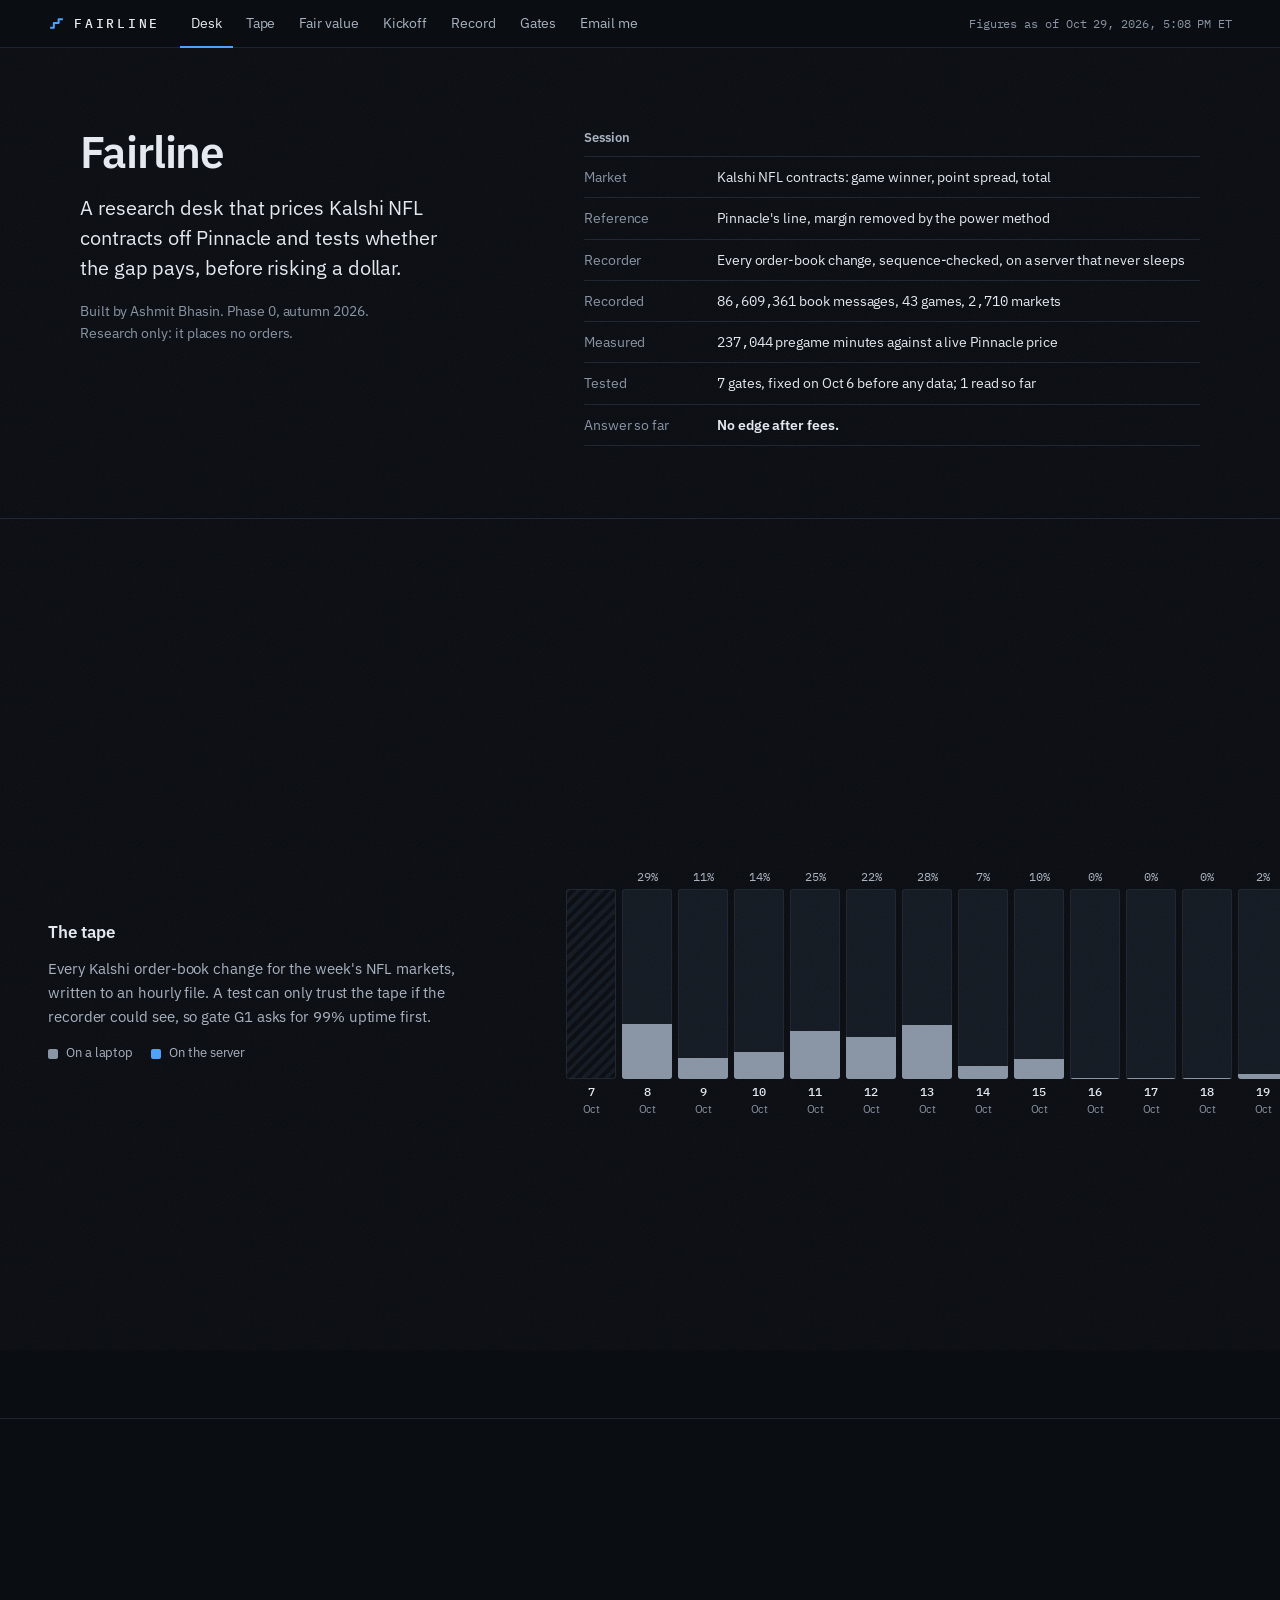
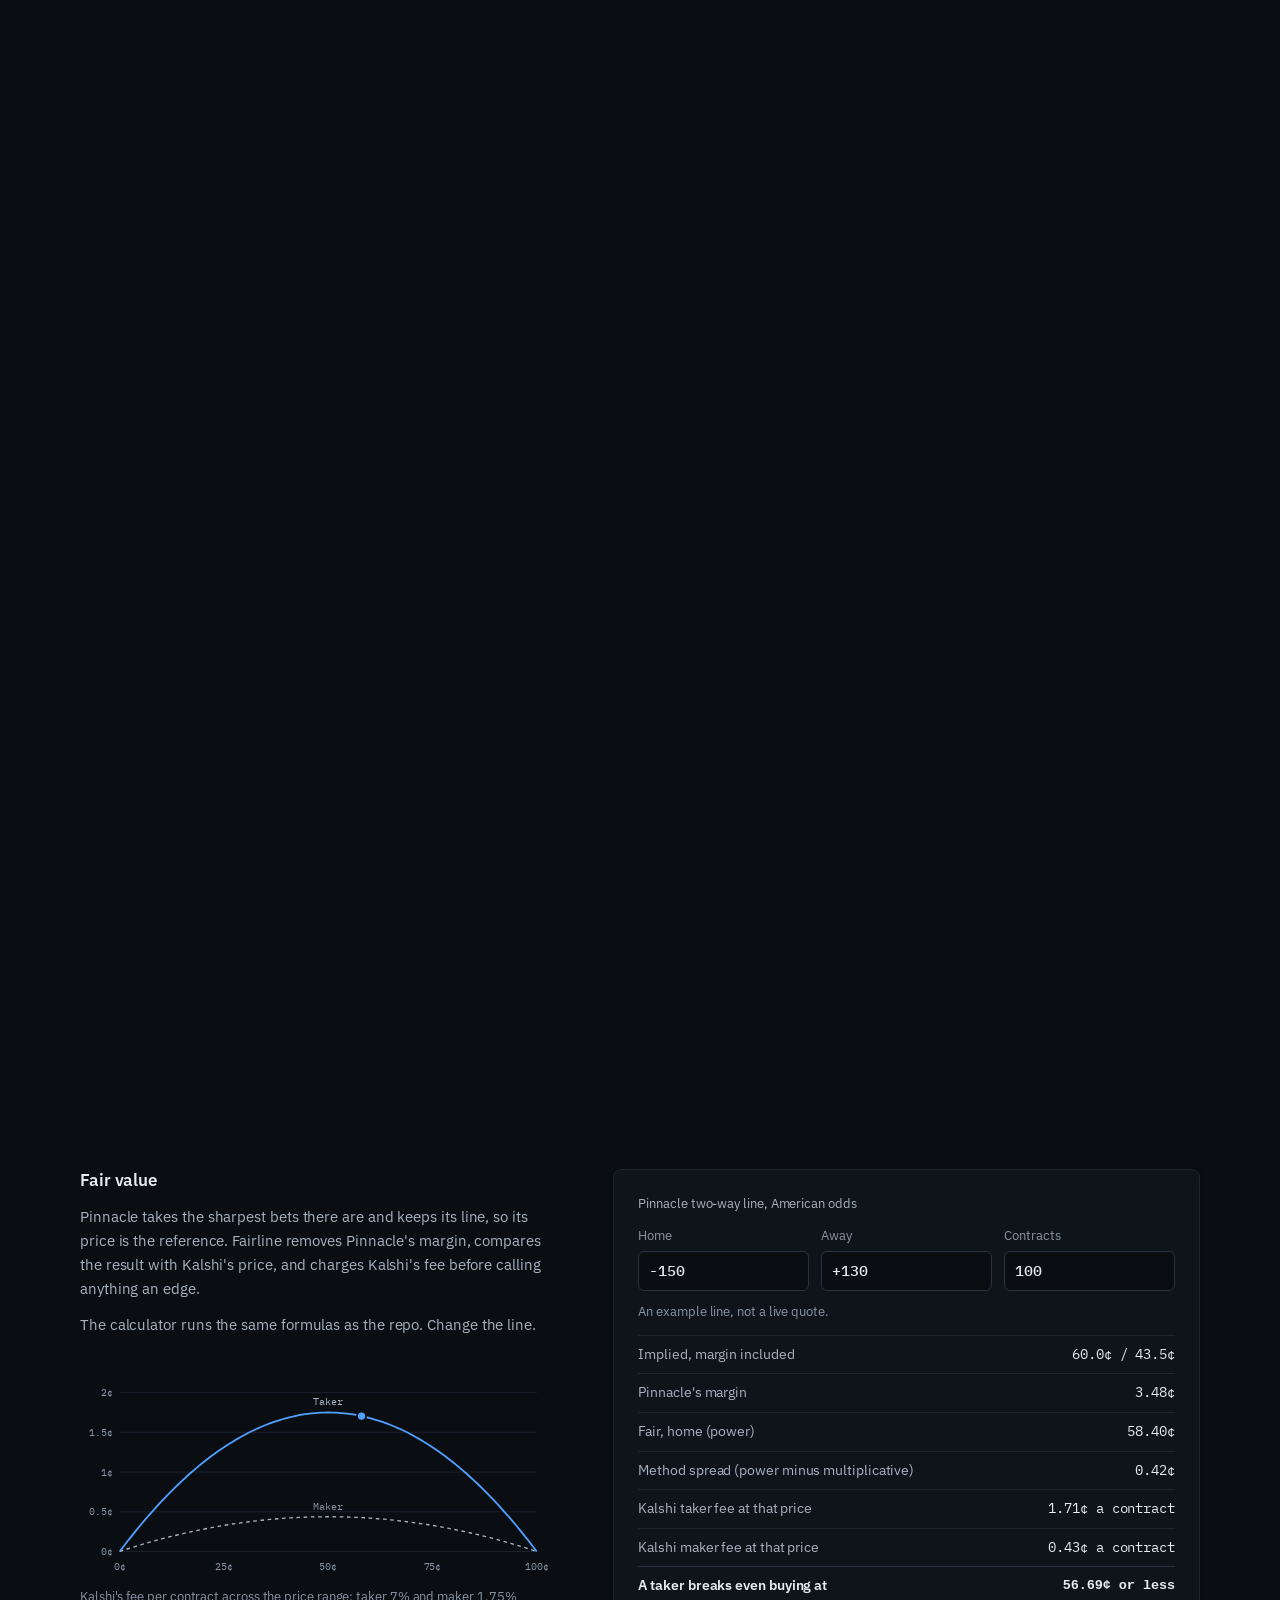
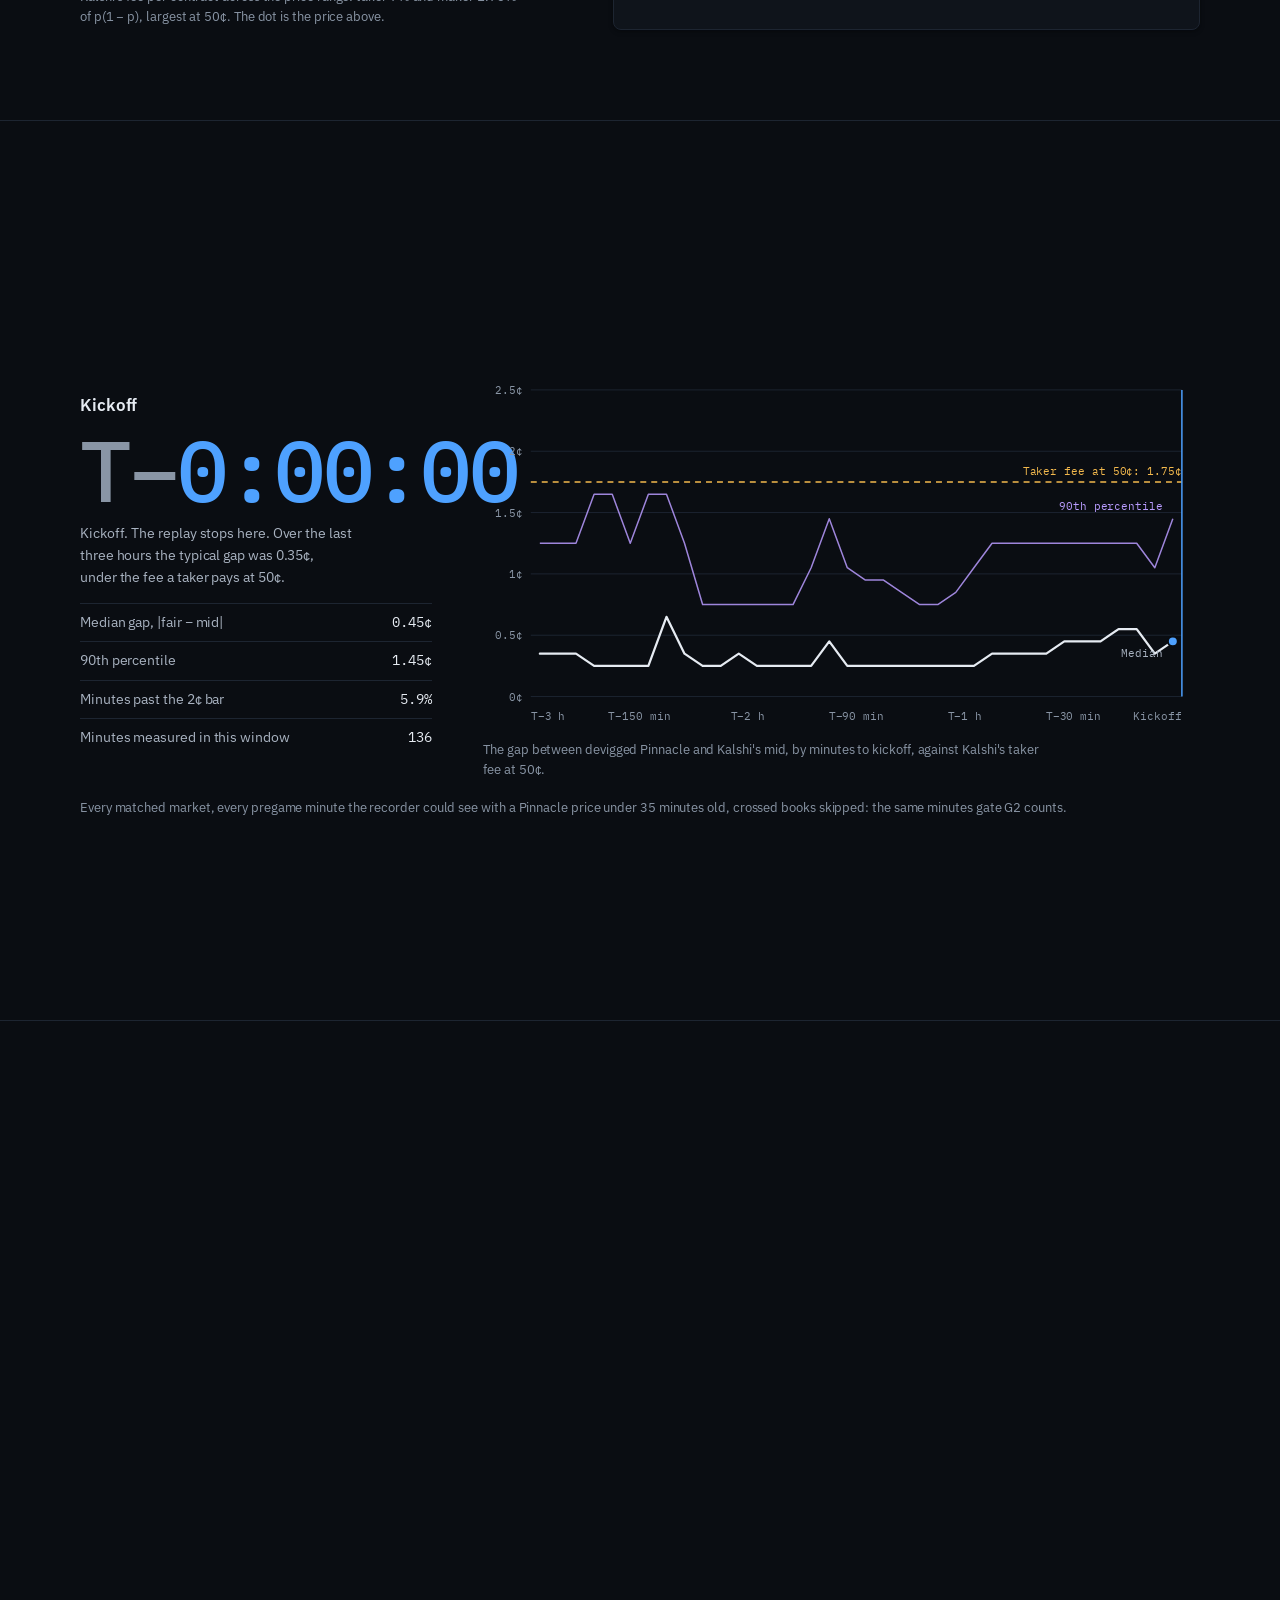
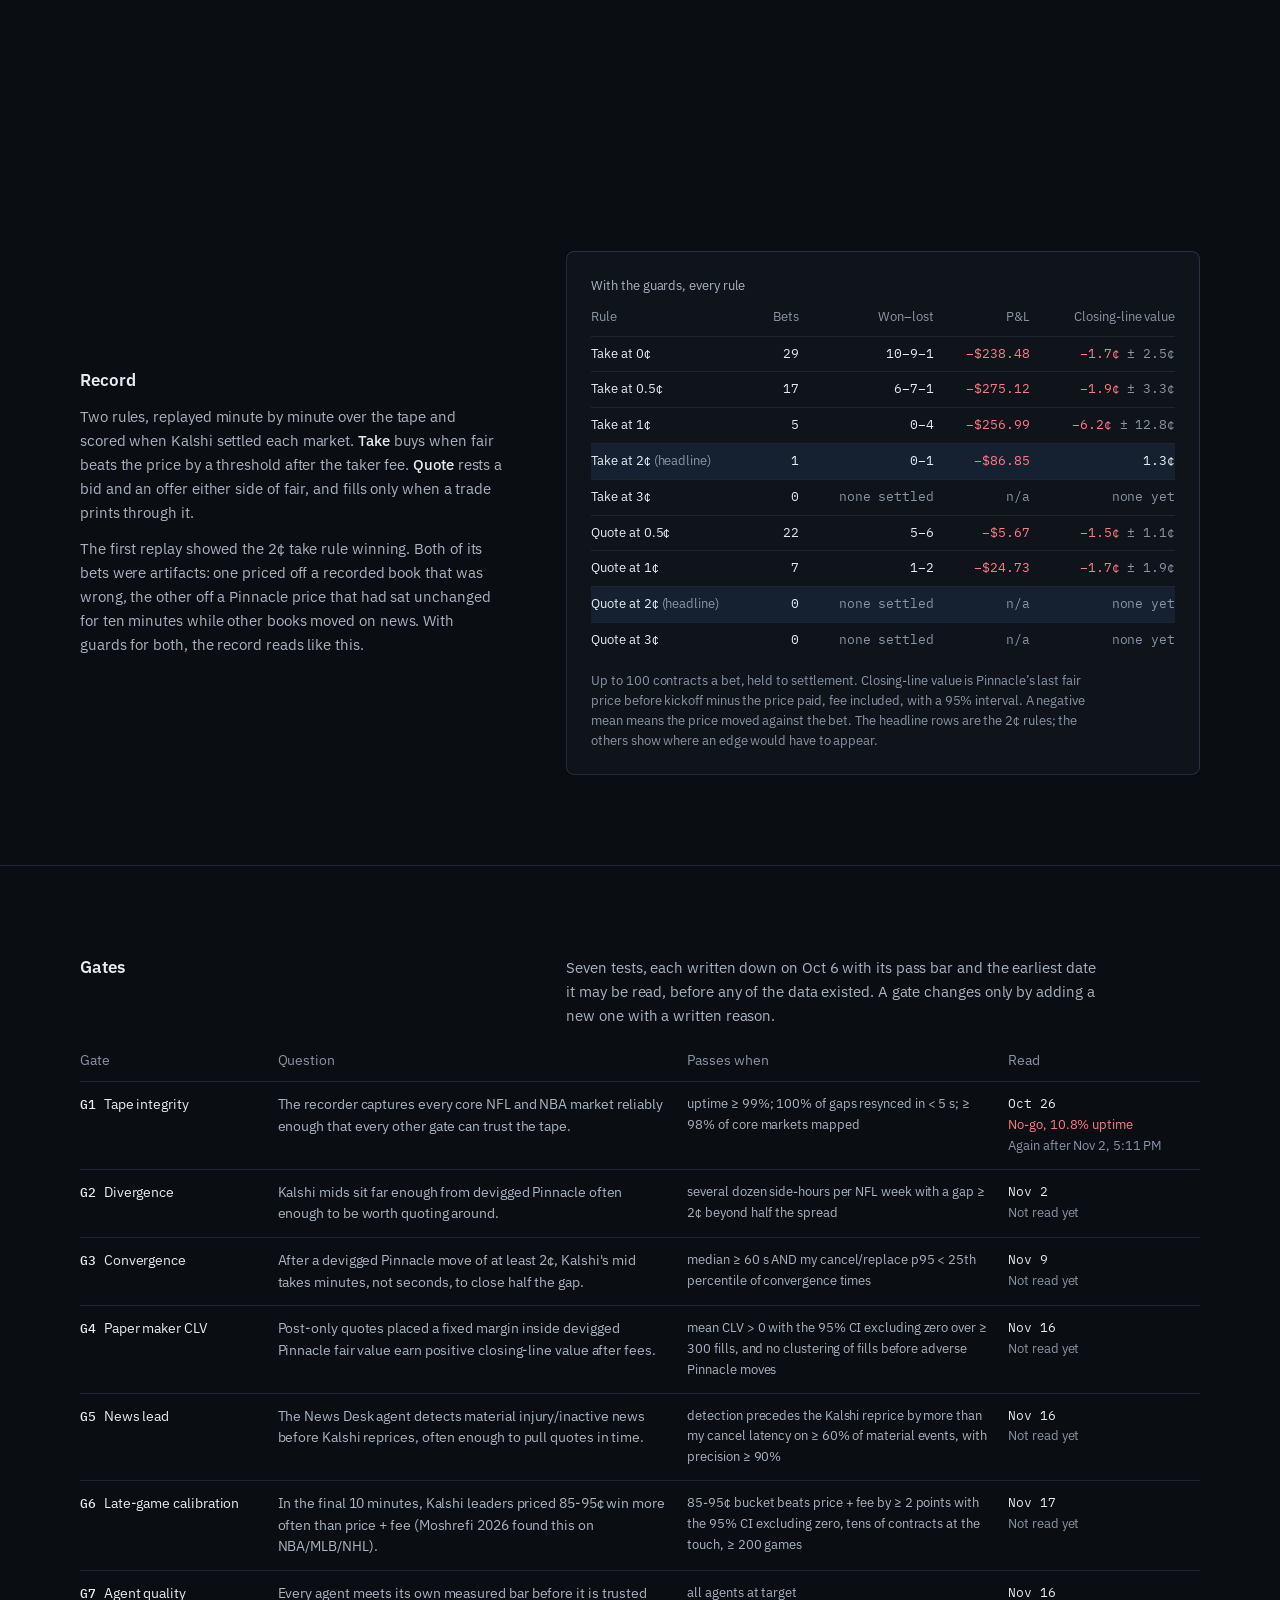
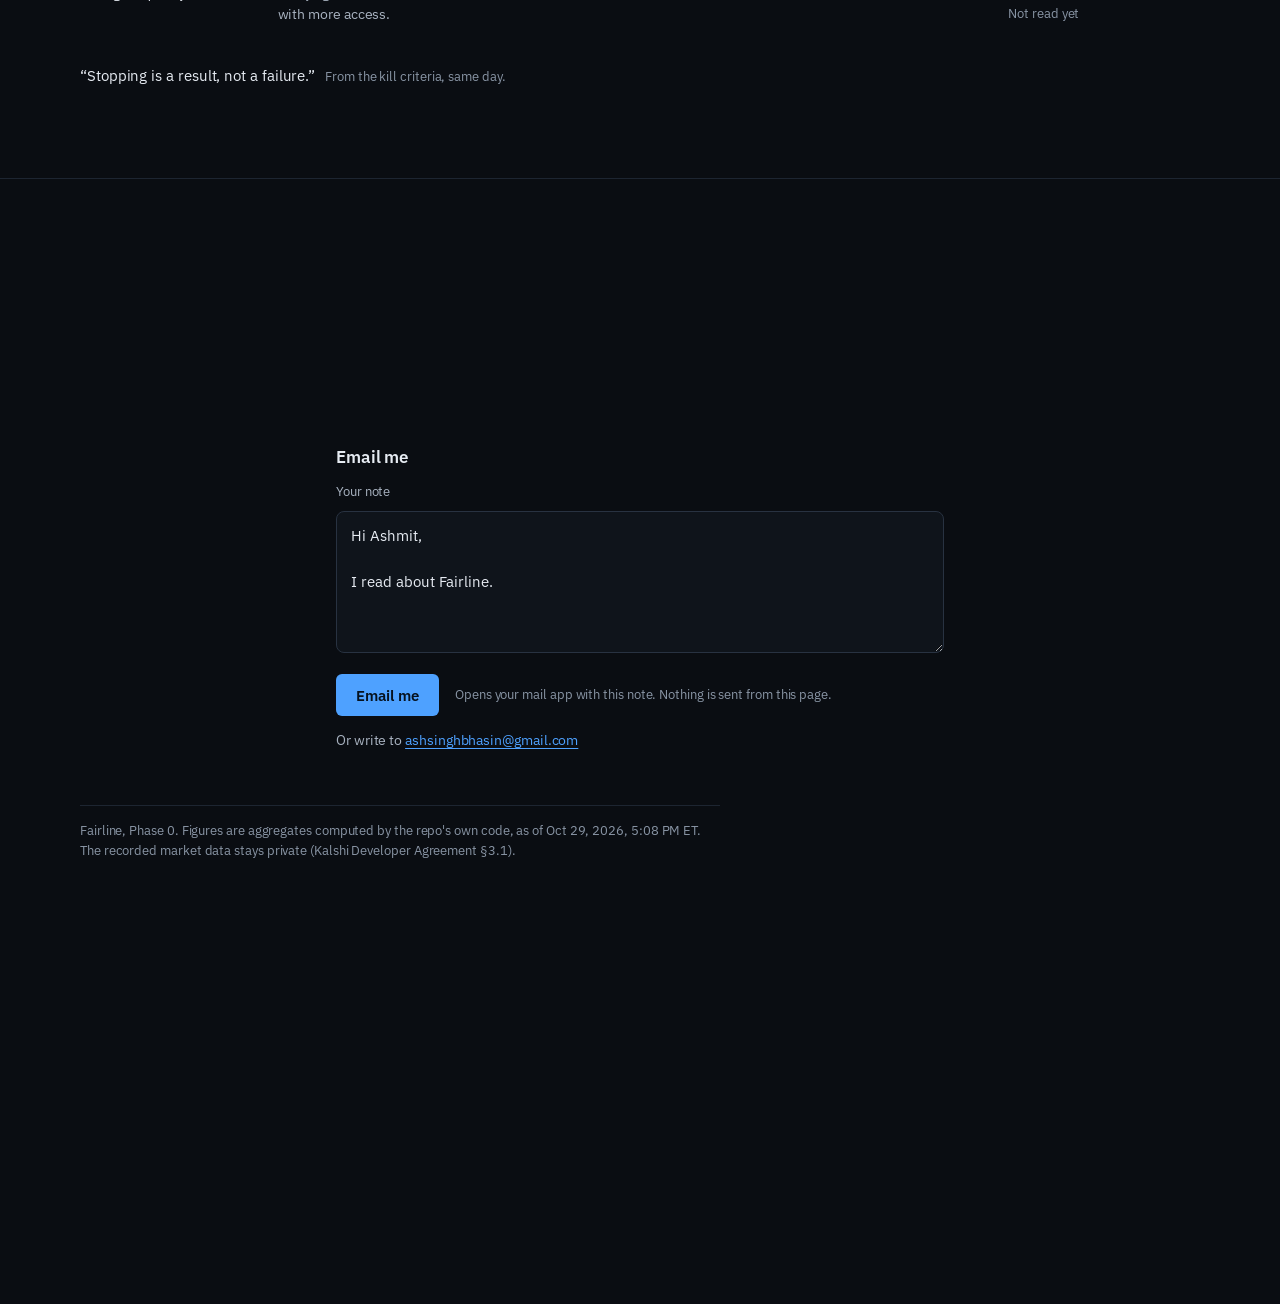
==== commit e1ba4c8d: "Site: real figures from the rebuilt board, and three fixes from the browser pass site/data.js is now" ====
--- a/site/index.html
+++ b/site/index.html
@@ -153,7 +153,7 @@
           <p class="record__big num" data-r="naive_pnl">+$57.00</p>
           <p class="record__sub" data-r="naive_line">Take at 2¢: 1 won, 0 lost</p>
         </div>
-        <div class="record__guarded" data-sc-reveal="right" data-sc-reveal-at="0.34 0.6">
+        <div class="record__guarded" data-sc-reveal="right" data-sc-reveal-at="0.2 0.42">
           <p class="record__tag">With the guards, every rule</p>
           <div class="xscroll">
             <table class="ladder">
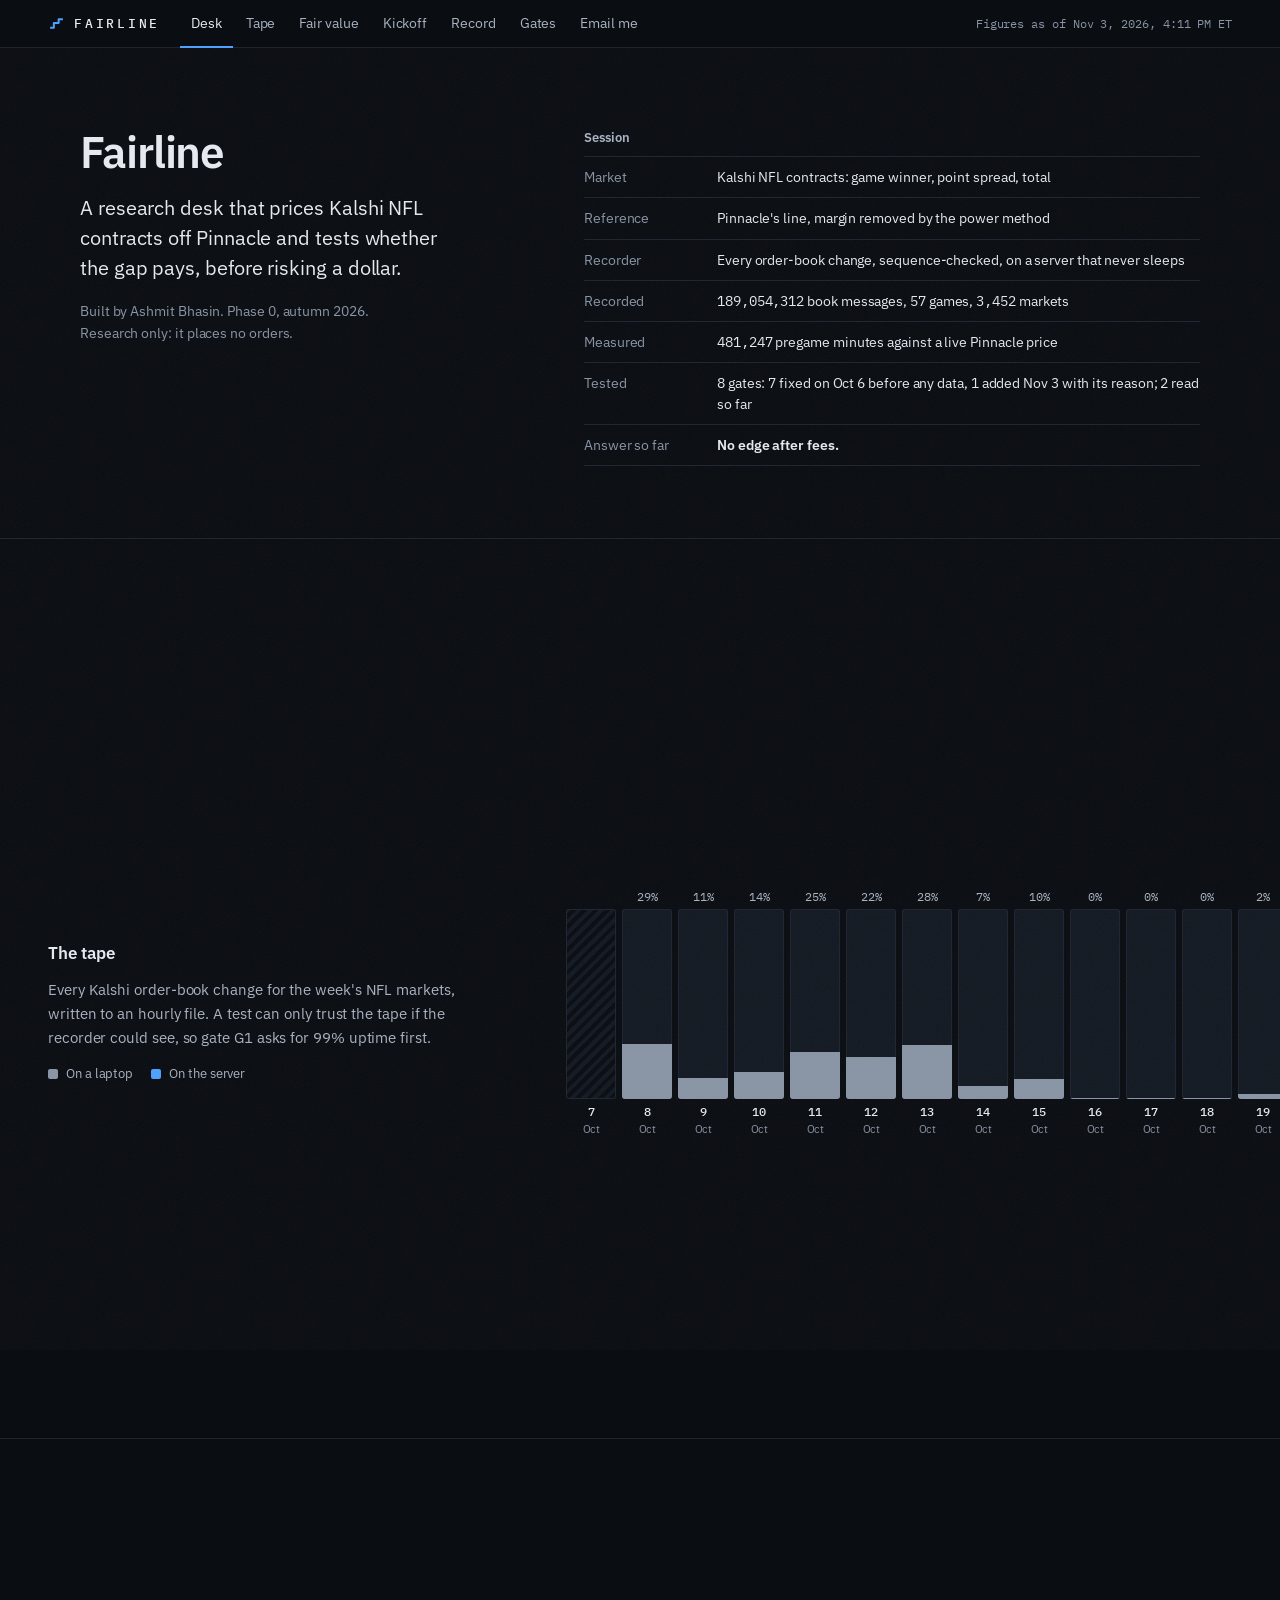
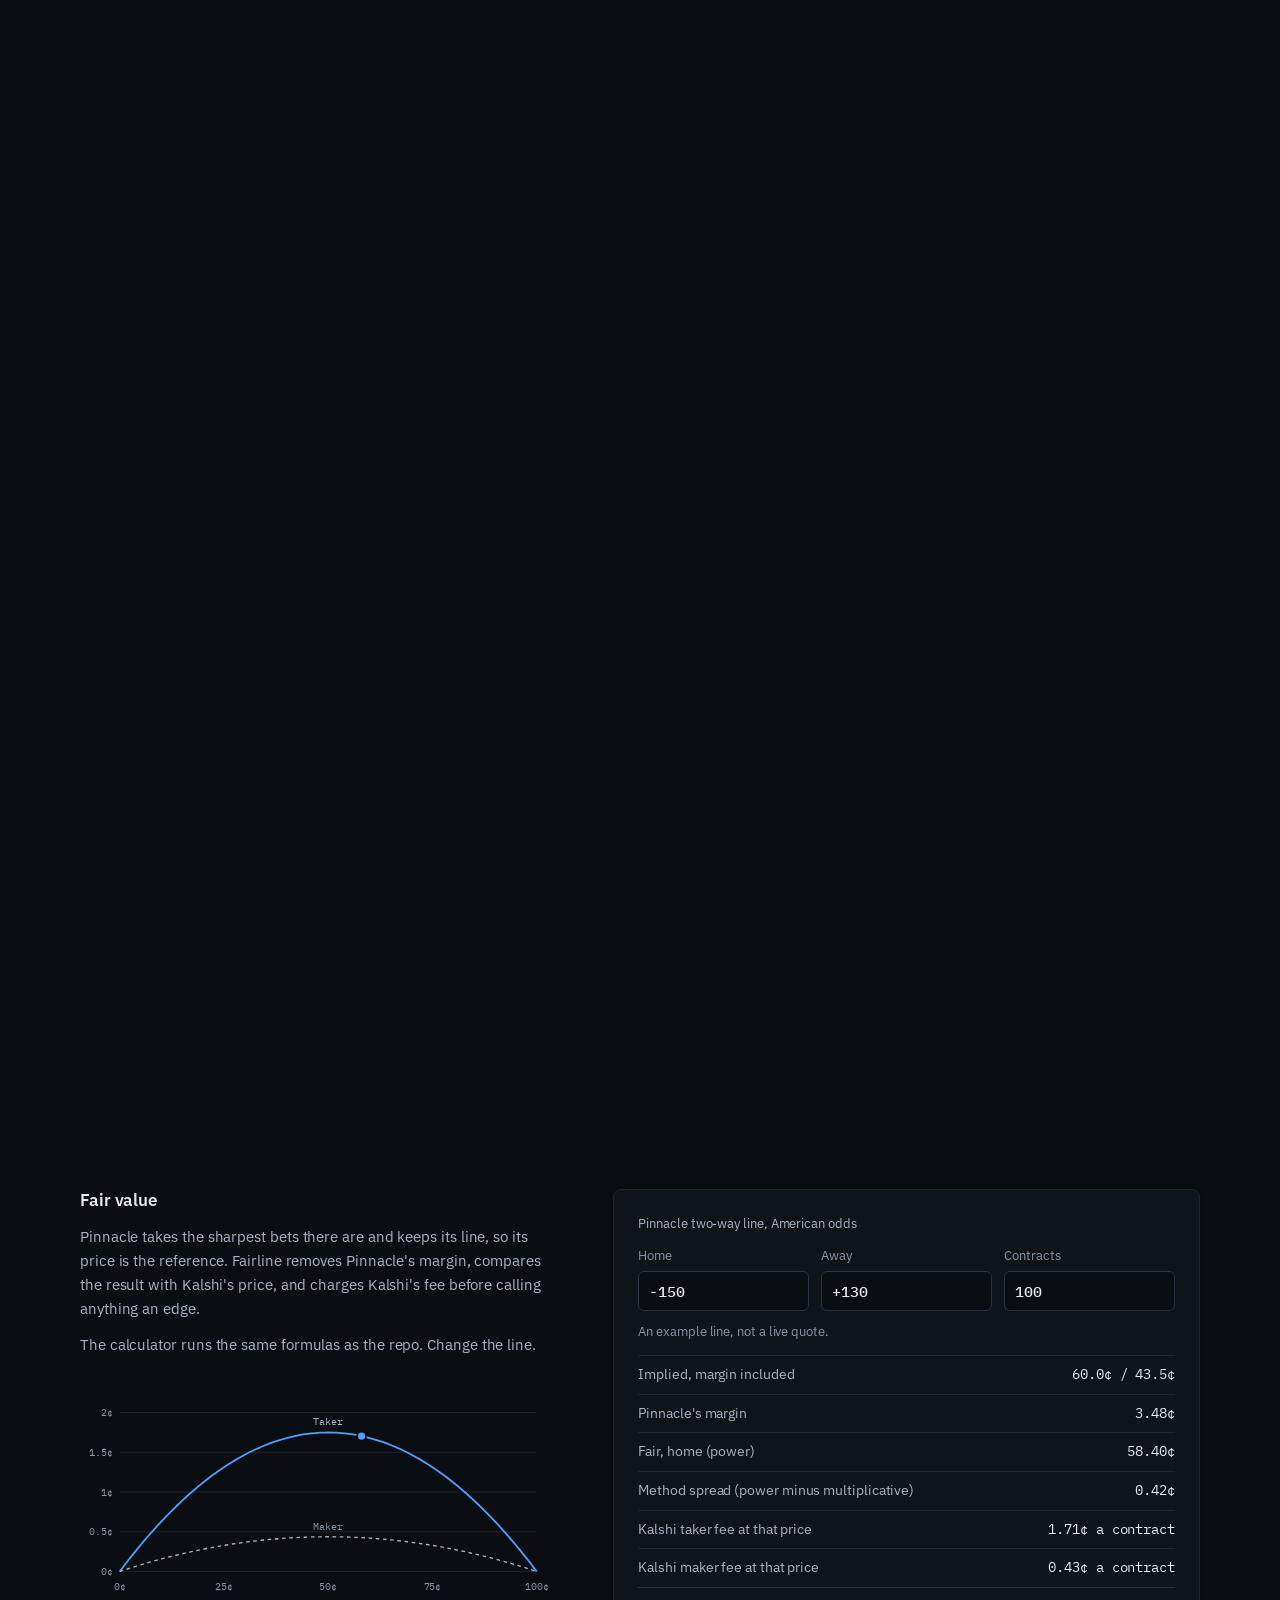
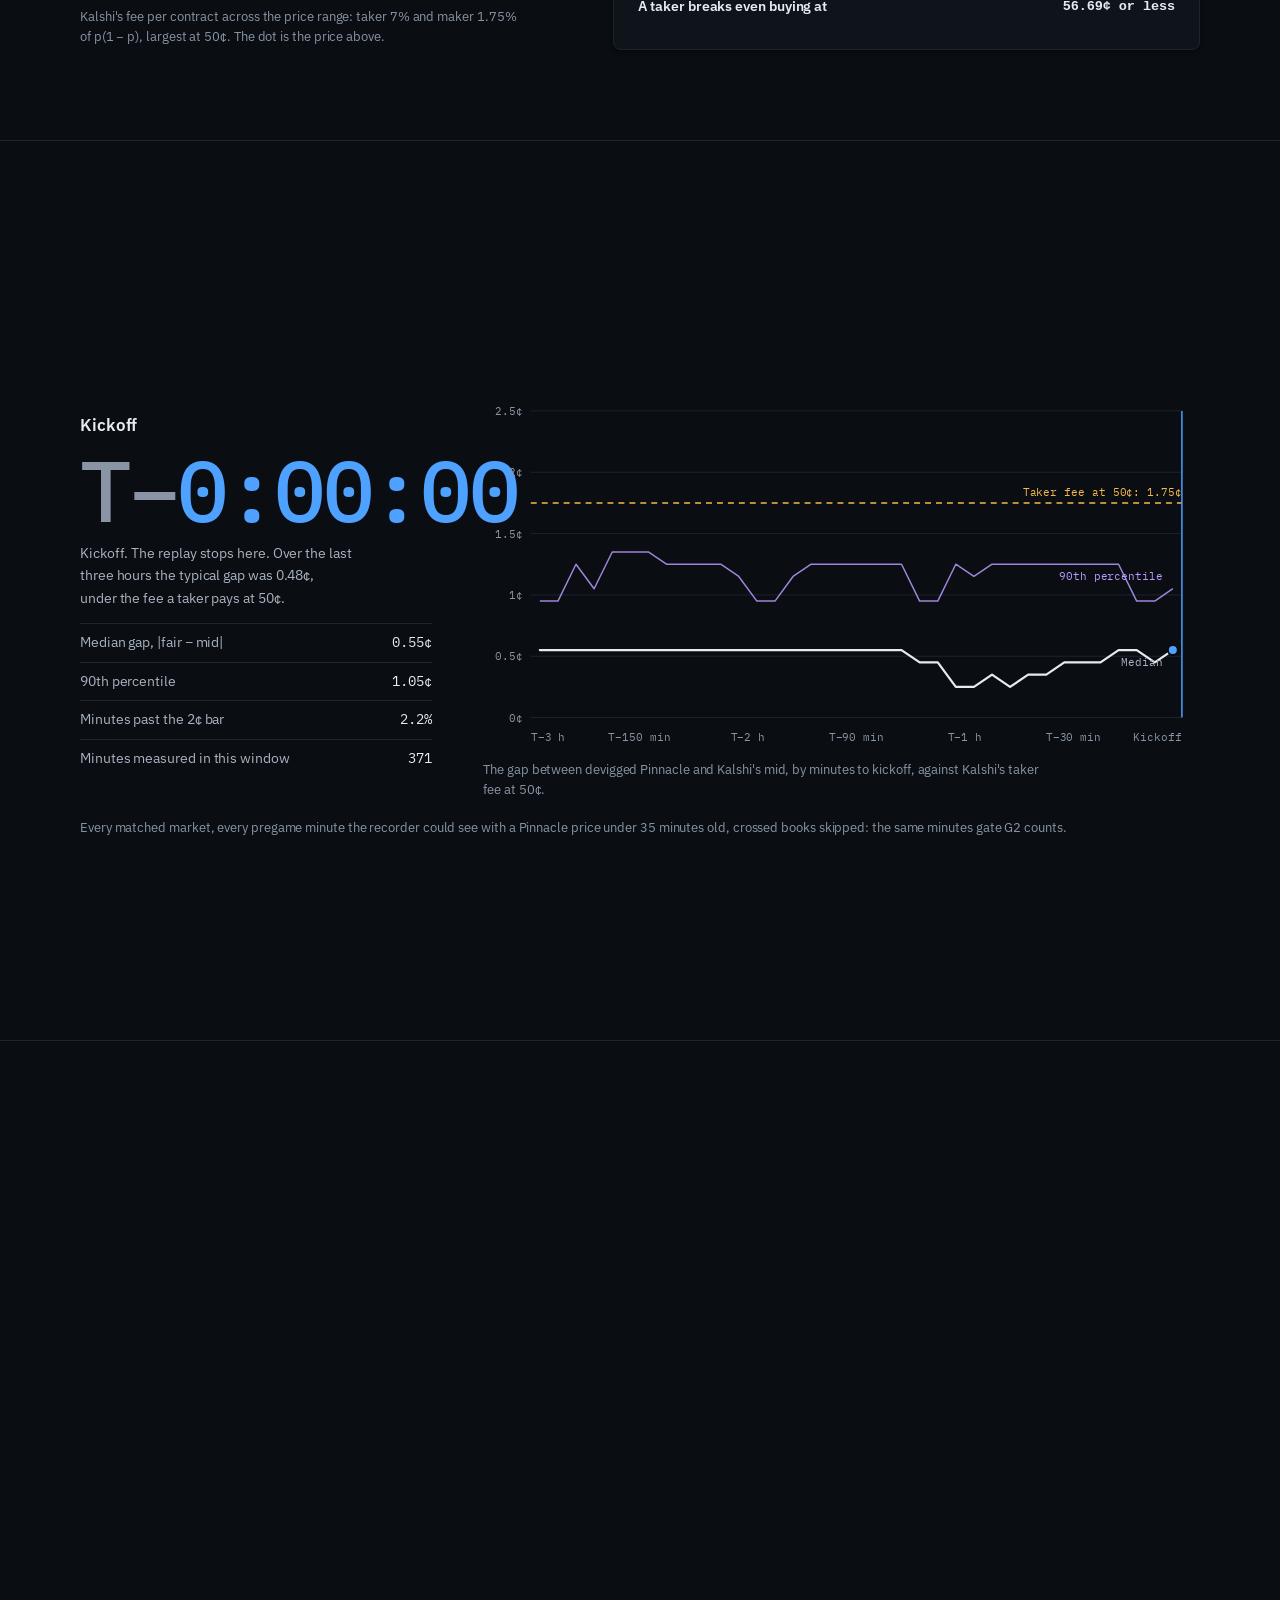
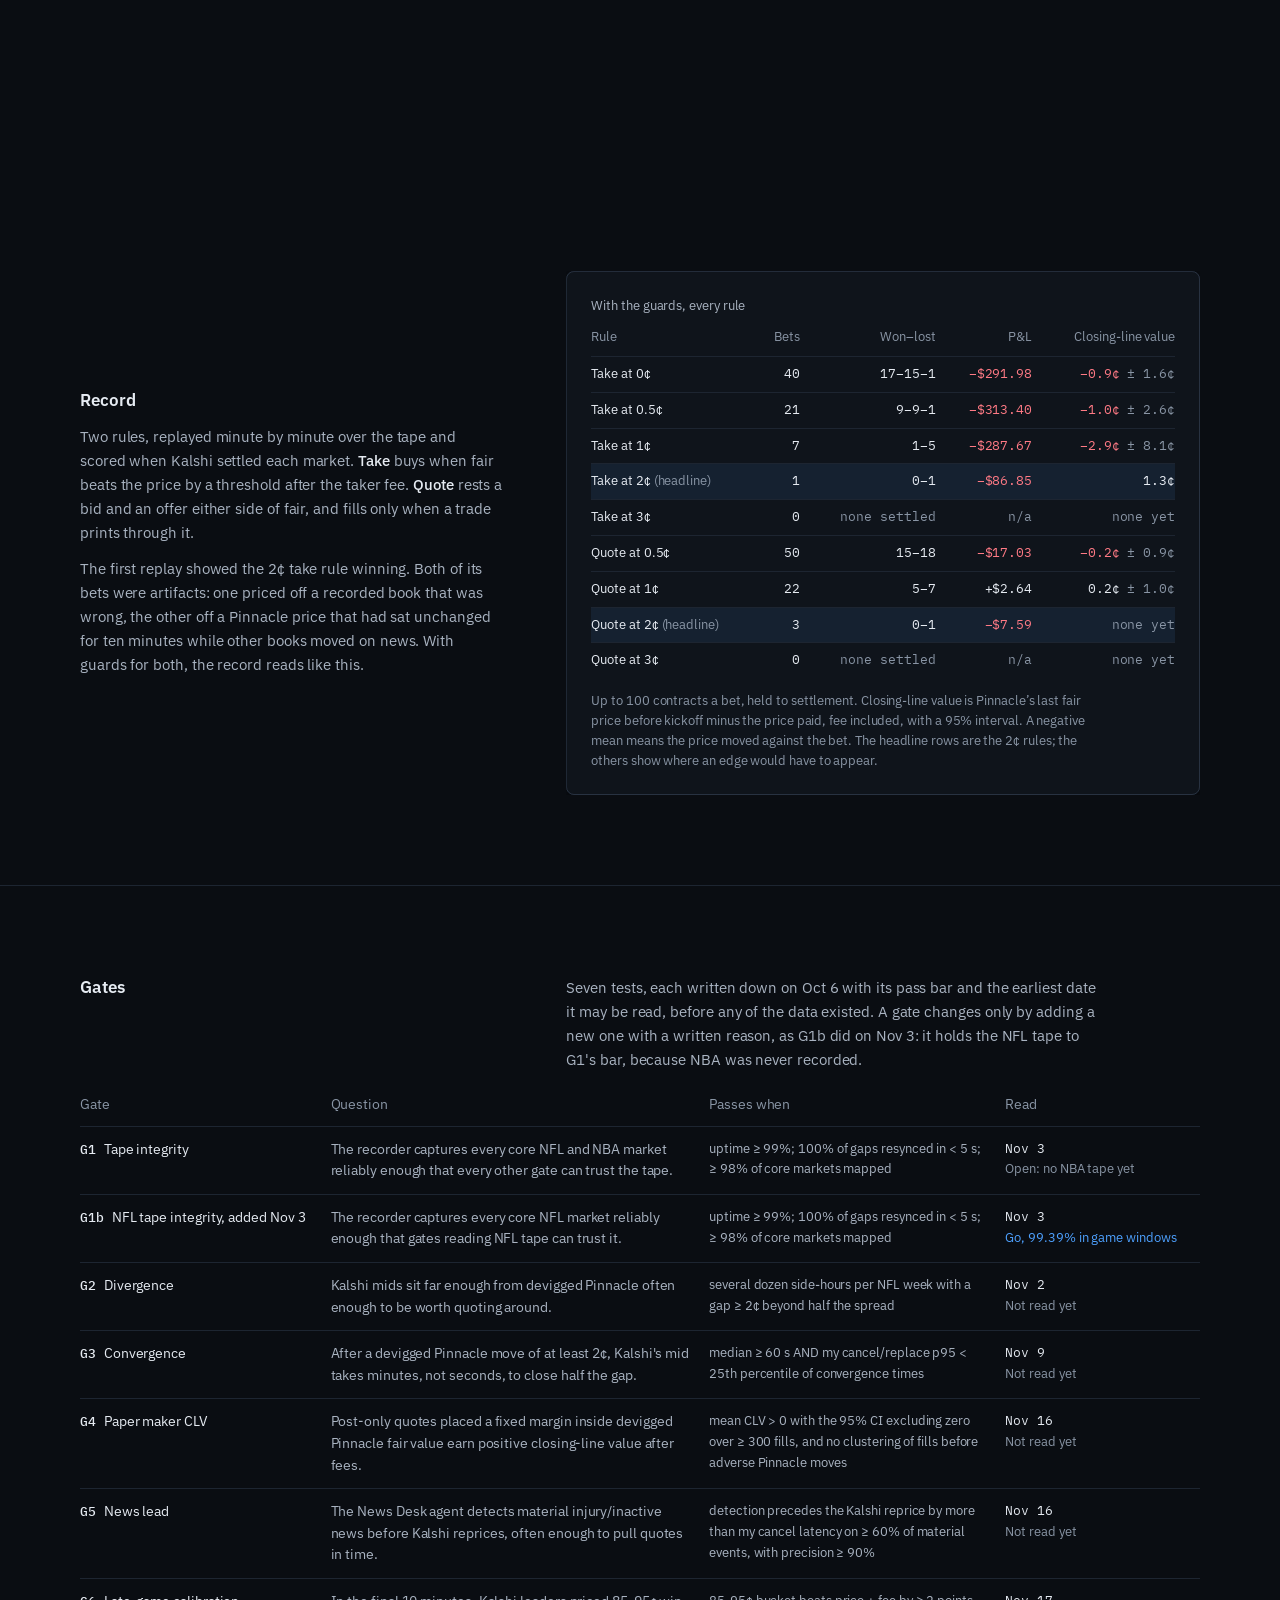
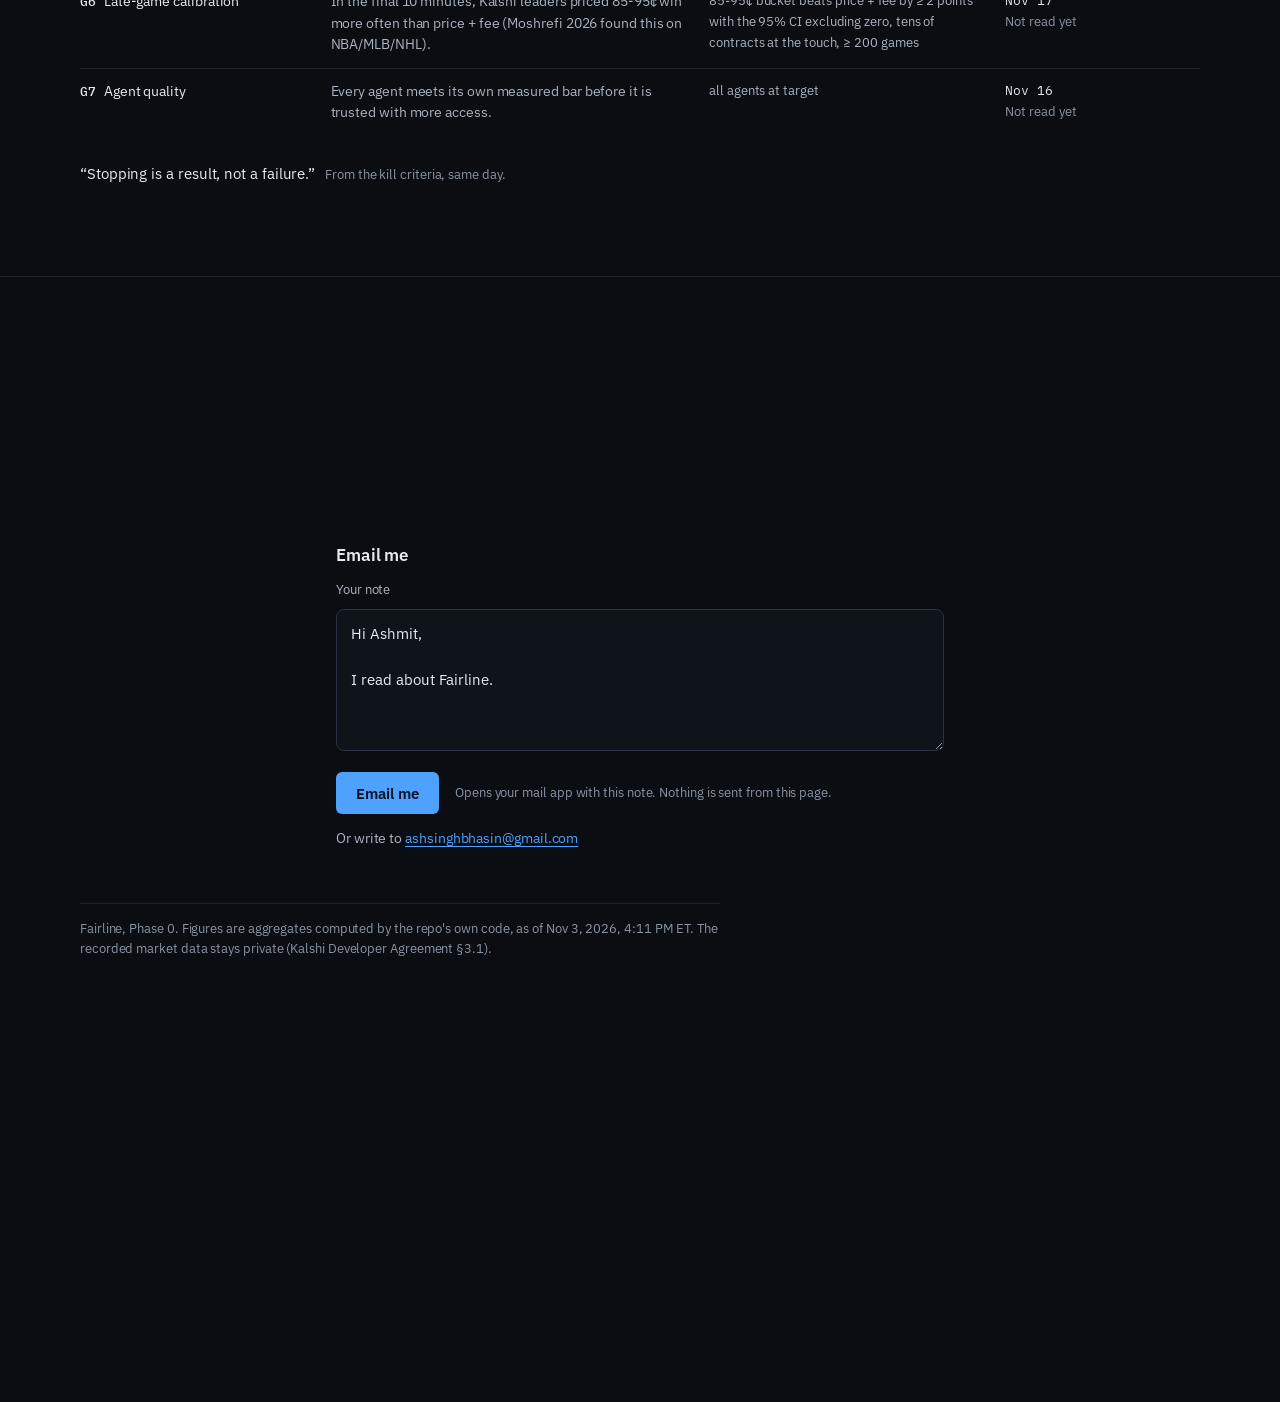
==== commit 89d5a6cf: "Register G1b for the NFL tape and record the Nov 3 reads G1 was read again on Nov 3 over the first s" ====
--- a/site/index.html
+++ b/site/index.html
@@ -52,7 +52,7 @@
           <tr><th scope="row">Recorder</th><td>Every order-book change, sequence-checked, on a server that never sleeps</td></tr>
           <tr><th scope="row">Recorded</th><td><span class="num" data-f="messages">n/a</span> book messages, <span class="num" data-f="games">n/a</span> games, <span class="num" data-f="markets">n/a</span> markets</td></tr>
           <tr><th scope="row">Measured</th><td><span class="num" data-f="side_minutes">n/a</span> pregame minutes against a live Pinnacle price</td></tr>
-          <tr><th scope="row">Tested</th><td>7 gates, fixed on Oct 6 before any data; <span data-f="gates_read">1</span> read so far</td></tr>
+          <tr><th scope="row">Tested</th><td>8 gates: 7 fixed on Oct 6 before any data, 1 added Nov 3 with its reason; <span data-f="gates_read">2</span> read so far</td></tr>
           <tr class="ledger__answer"><th scope="row">Answer so far</th><td>No edge after fees.</td></tr>
         </tbody>
       </table>
@@ -172,7 +172,7 @@
     <div class="wrap">
       <div class="gates__head" data-sc-in data-sc-stagger="60">
         <h2 id="gates-h" class="panel-title">Gates</h2>
-        <p>Seven tests, each written down on Oct 6 with its pass bar and the earliest date it may be read, before any of the data existed. A gate changes only by adding a new one with a written reason.</p>
+        <p>Seven tests, each written down on Oct 6 with its pass bar and the earliest date it may be read, before any of the data existed. A gate changes only by adding a new one with a written reason, as G1b did on Nov 3: it holds the NFL tape to G1's bar, because NBA was never recorded.</p>
       </div>
       <div class="xscroll">
         <table class="gate-table" data-sc-in>
--- a/site/site.css
+++ b/site/site.css
@@ -200,6 +200,7 @@
 .gate-read .when { display: block; font-family: var(--sc-font-mono); color: var(--sc-ink); }
 .gate-read .verdict { display: block; color: var(--muted); }
 .gate-read .verdict--no { color: var(--down); }
+.gate-read .verdict--go { color: var(--sc-accent); }
 .gates__quote { margin-top: 26px; font-size: 15px; color: var(--sc-ink); }
 .gates__quote span { color: var(--muted); font-size: 13px; margin-left: 6px; }
 
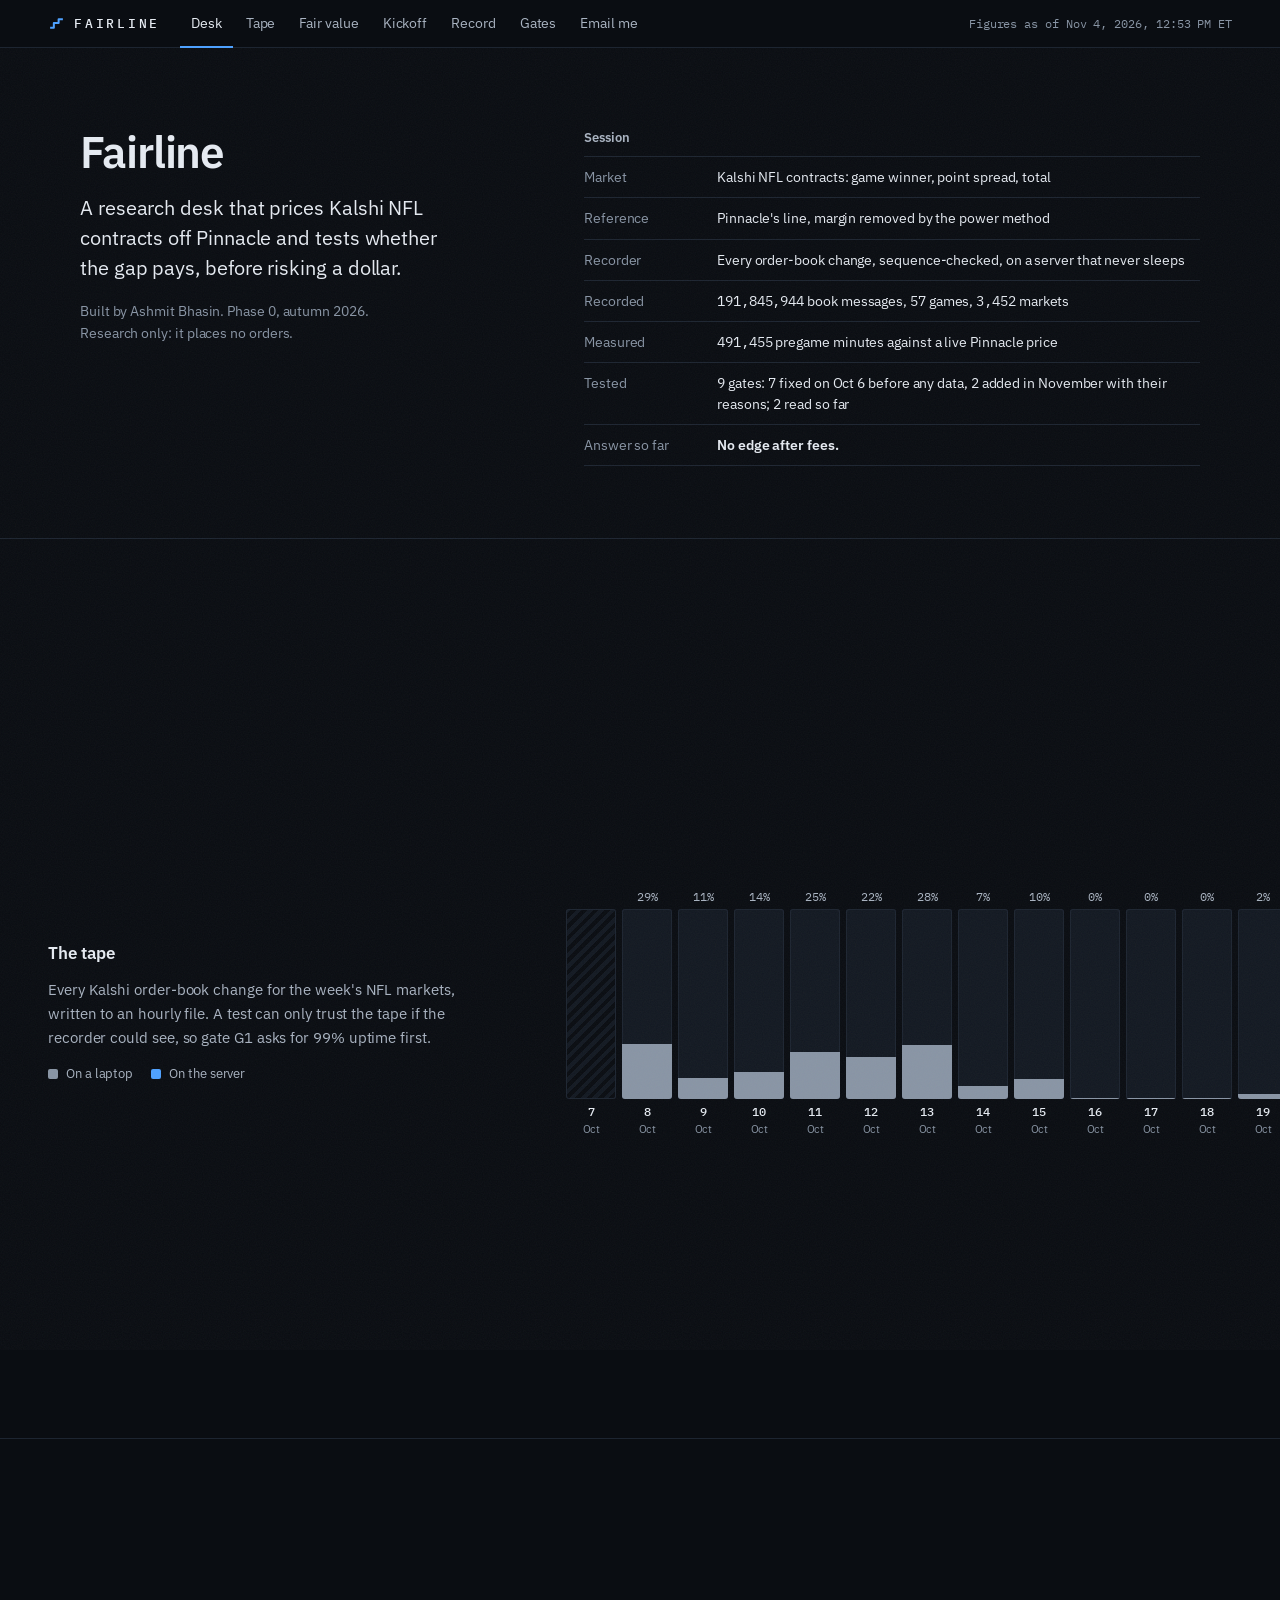
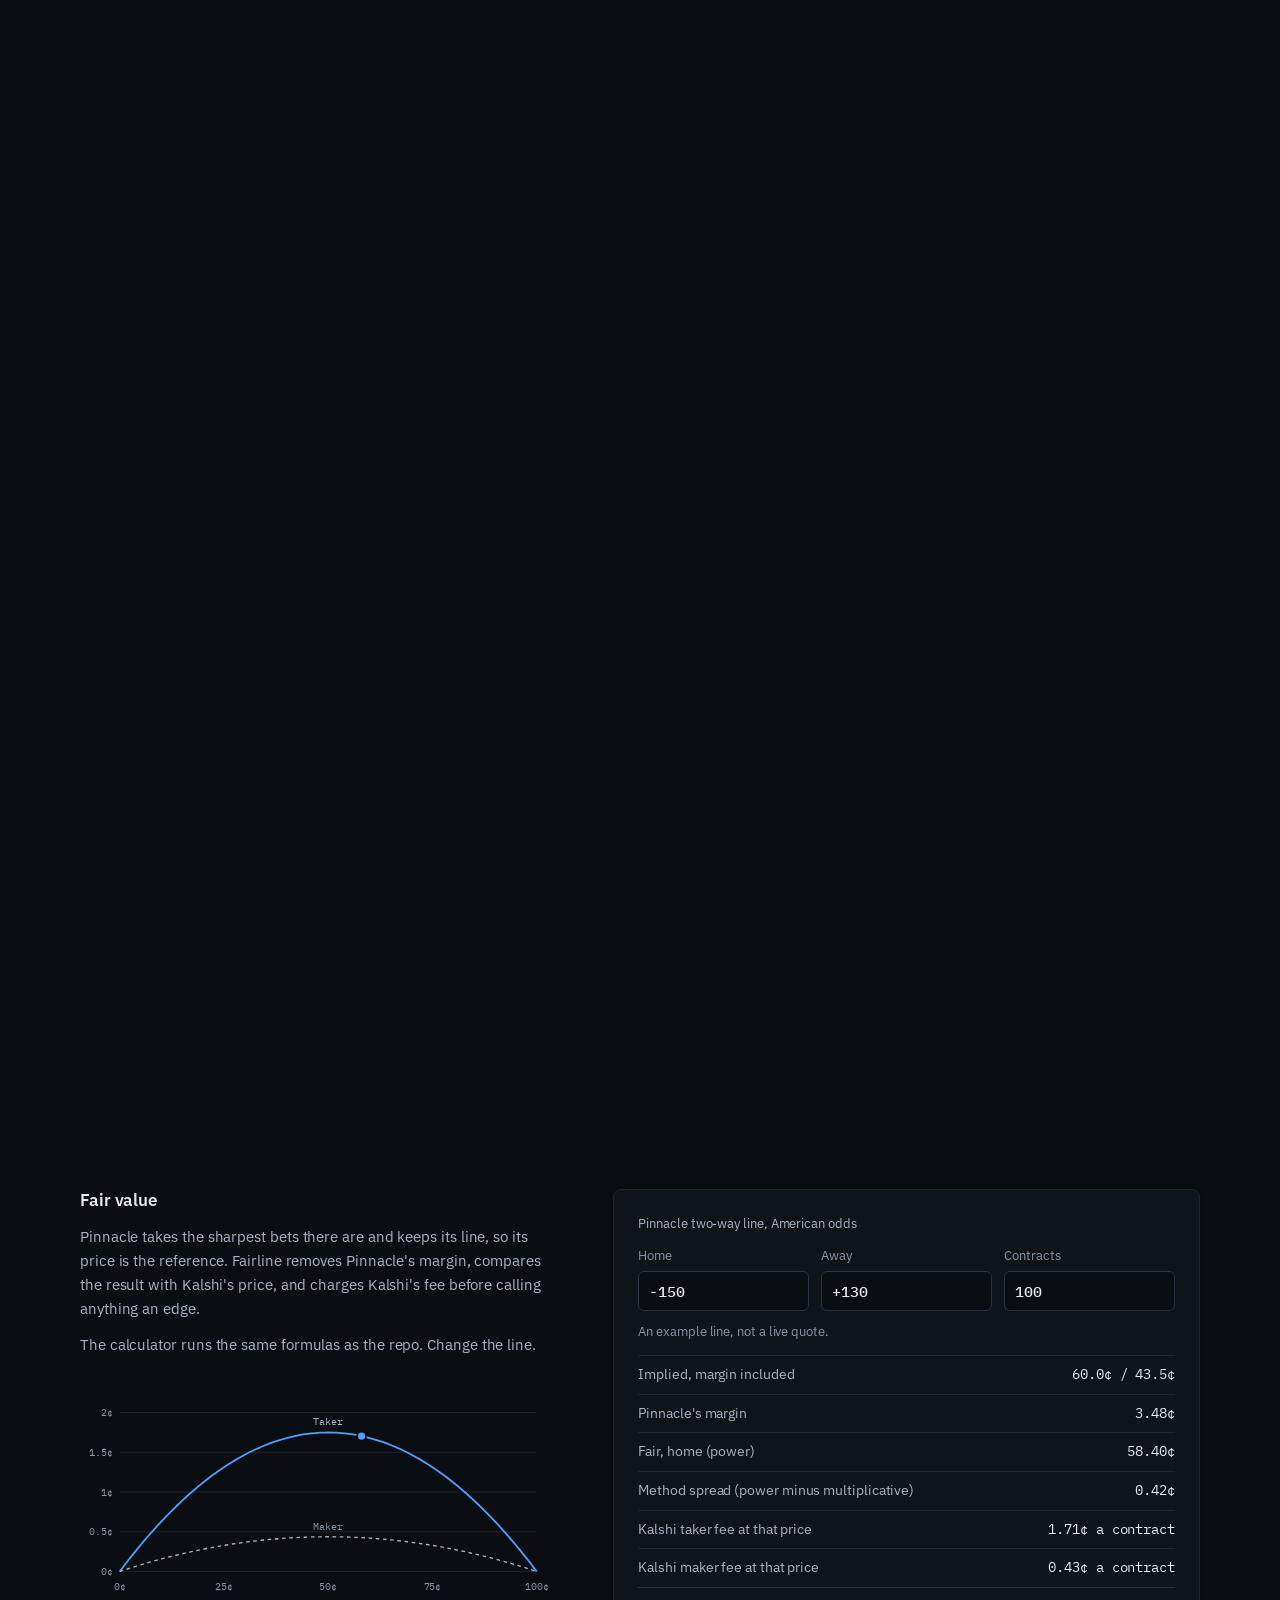
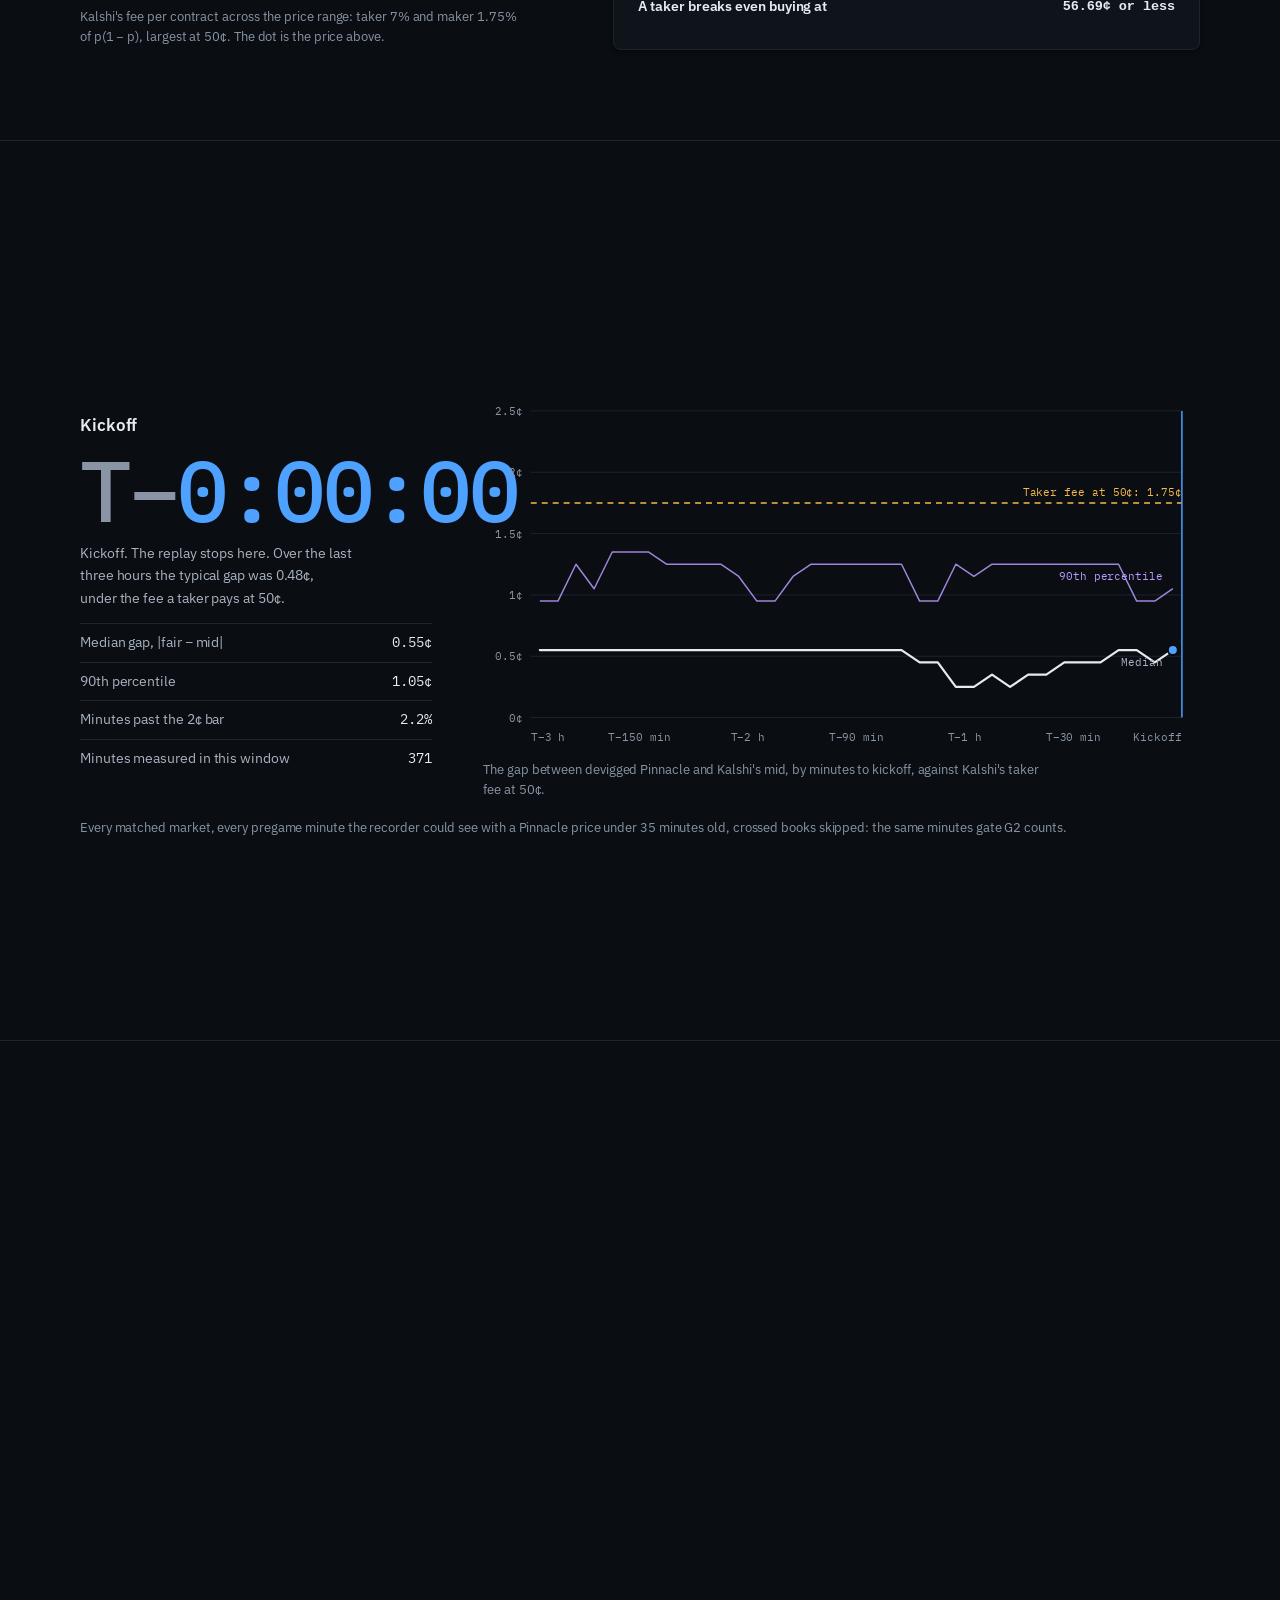
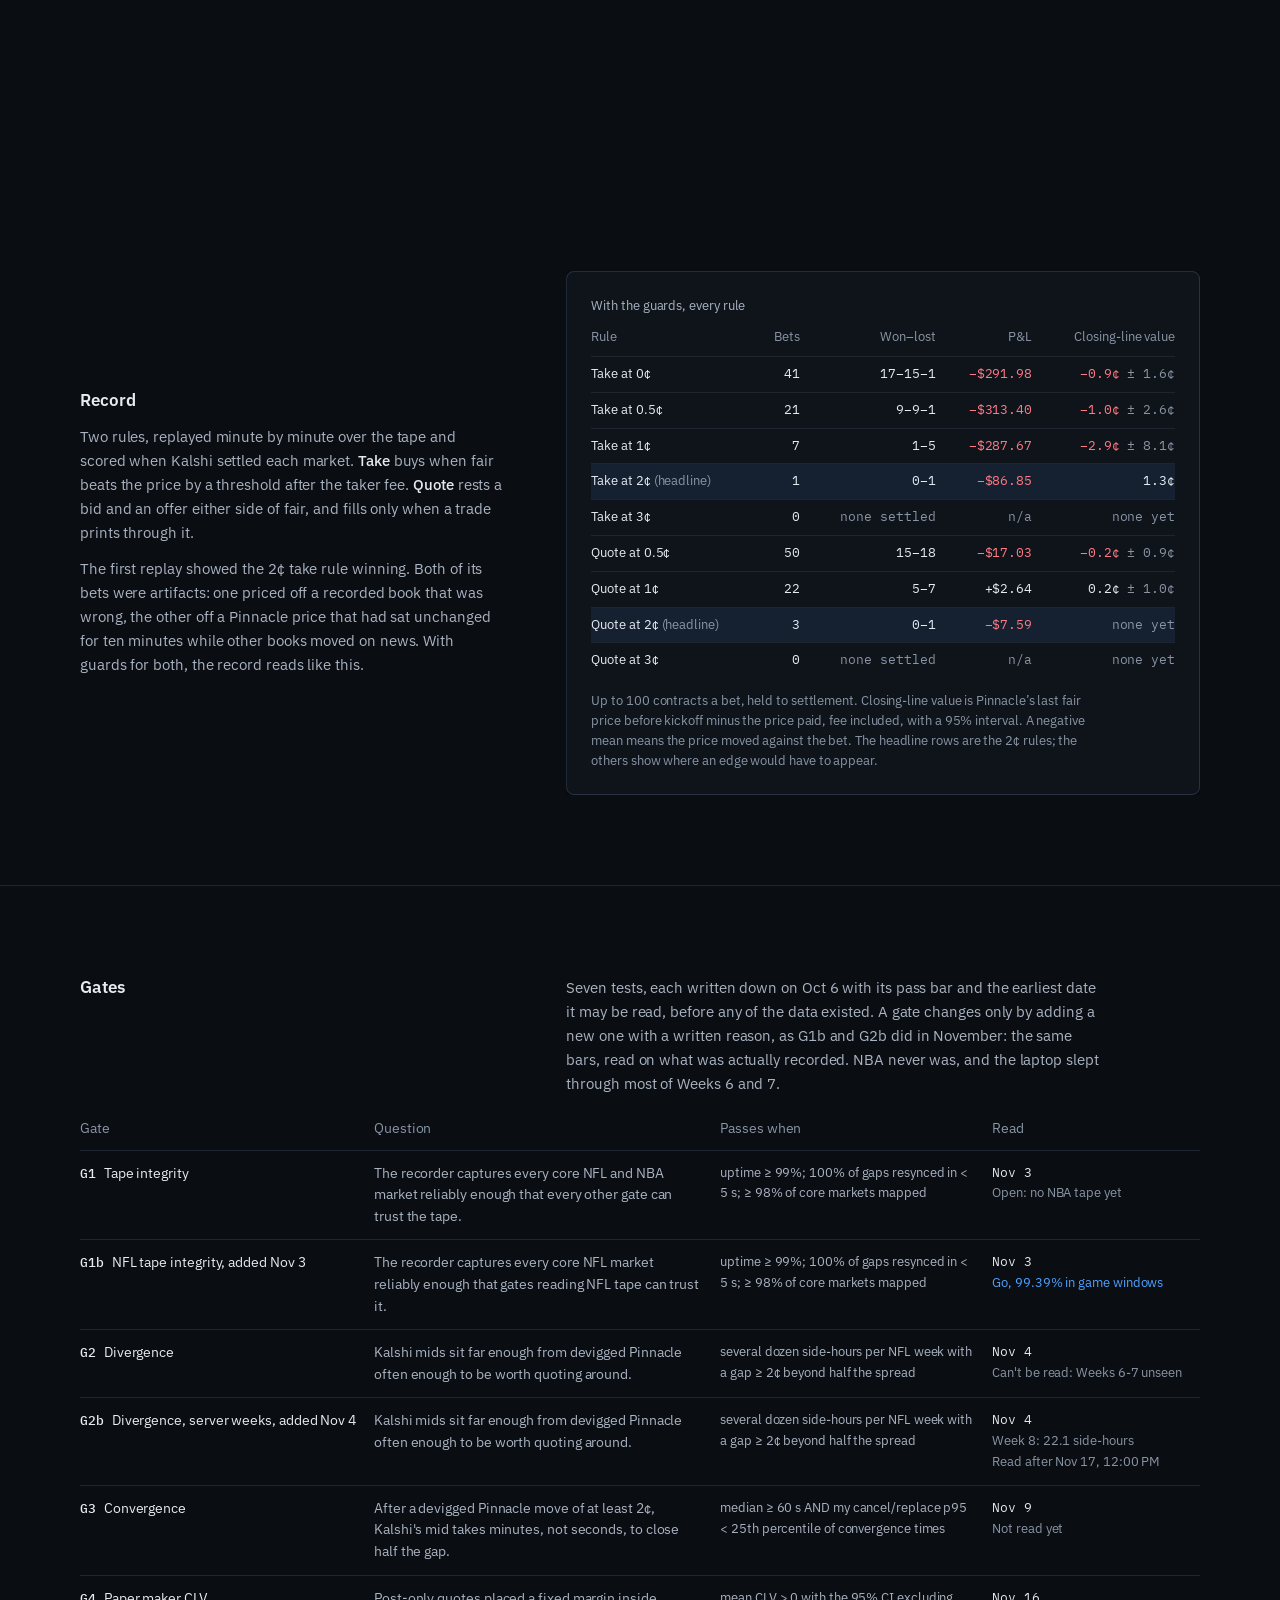
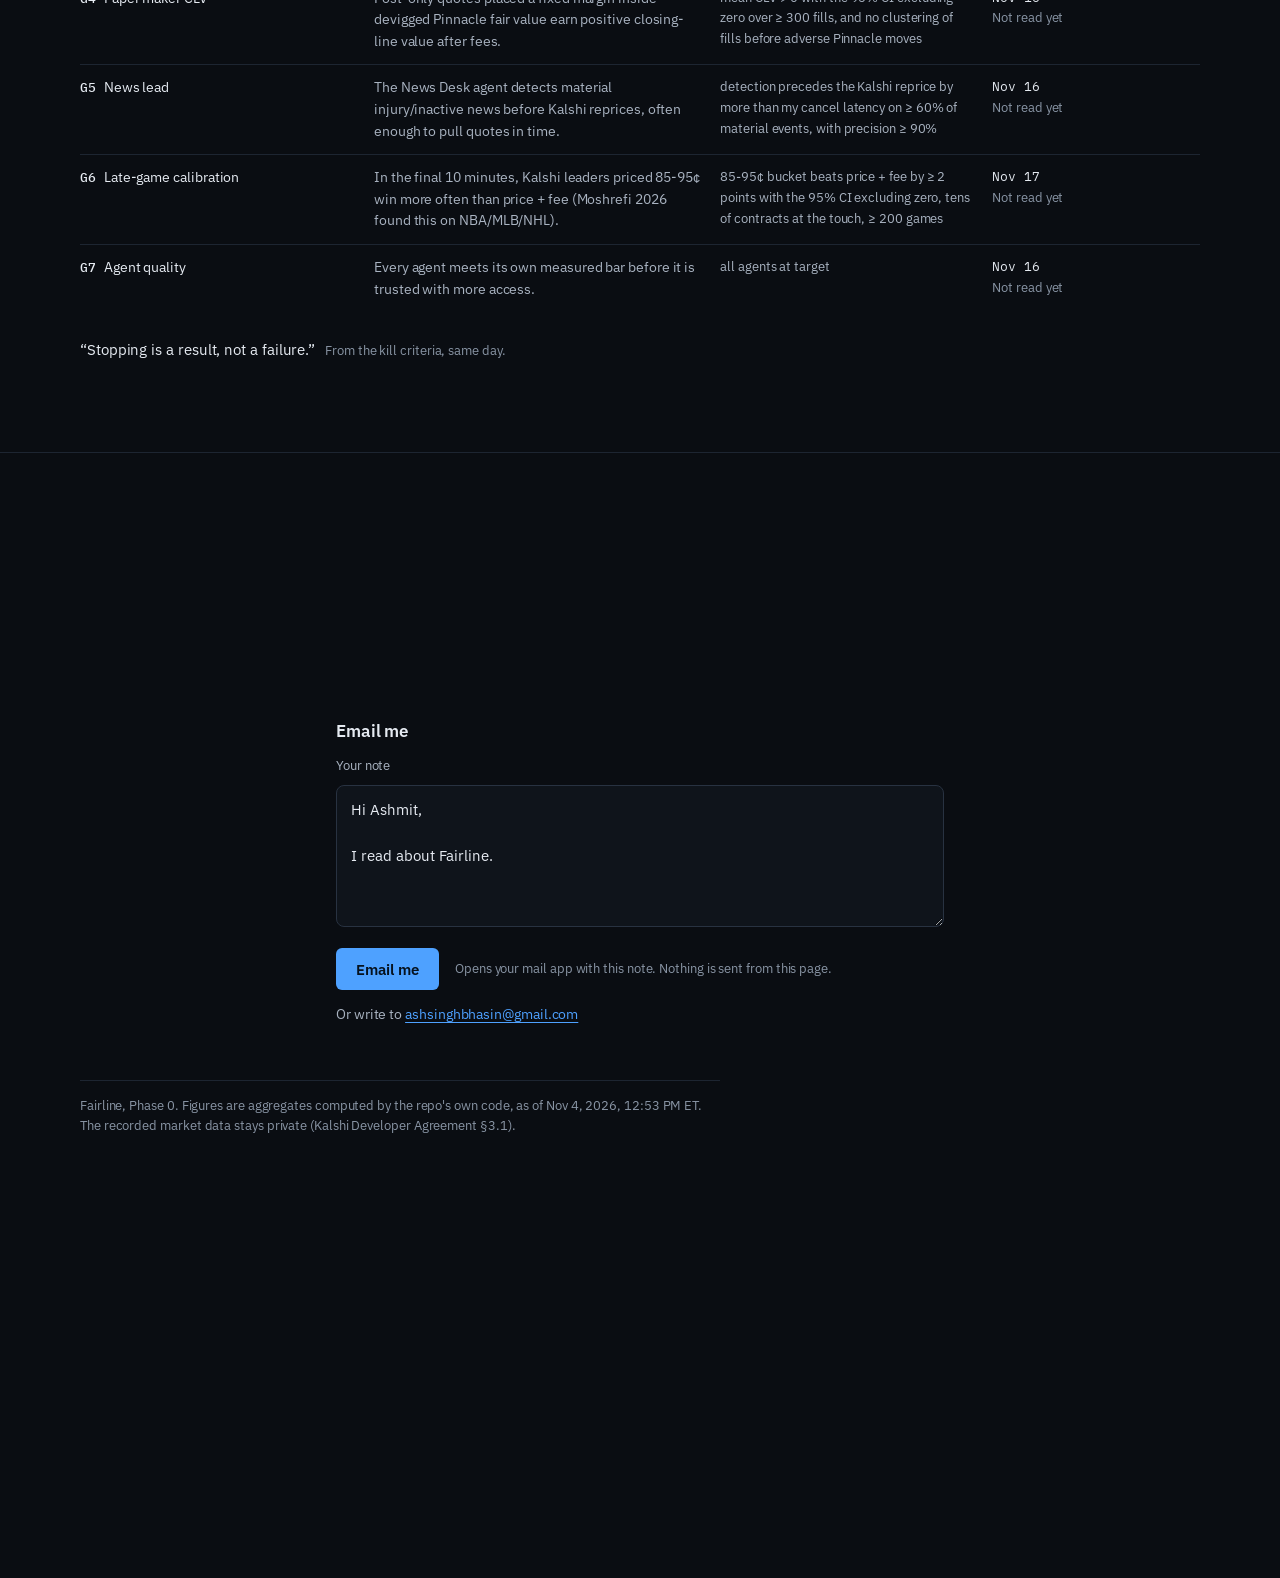
==== commit 0cdf39eb: "Register G2b on the server's weeks and record the Nov 4 look G2 can't be read as written: the laptop" ====
--- a/site/index.html
+++ b/site/index.html
@@ -52,7 +52,7 @@
           <tr><th scope="row">Recorder</th><td>Every order-book change, sequence-checked, on a server that never sleeps</td></tr>
           <tr><th scope="row">Recorded</th><td><span class="num" data-f="messages">n/a</span> book messages, <span class="num" data-f="games">n/a</span> games, <span class="num" data-f="markets">n/a</span> markets</td></tr>
           <tr><th scope="row">Measured</th><td><span class="num" data-f="side_minutes">n/a</span> pregame minutes against a live Pinnacle price</td></tr>
-          <tr><th scope="row">Tested</th><td>8 gates: 7 fixed on Oct 6 before any data, 1 added Nov 3 with its reason; <span data-f="gates_read">2</span> read so far</td></tr>
+          <tr><th scope="row">Tested</th><td>9 gates: 7 fixed on Oct 6 before any data, 2 added in November with their reasons; <span data-f="gates_read">2</span> read so far</td></tr>
           <tr class="ledger__answer"><th scope="row">Answer so far</th><td>No edge after fees.</td></tr>
         </tbody>
       </table>
@@ -172,7 +172,7 @@
     <div class="wrap">
       <div class="gates__head" data-sc-in data-sc-stagger="60">
         <h2 id="gates-h" class="panel-title">Gates</h2>
-        <p>Seven tests, each written down on Oct 6 with its pass bar and the earliest date it may be read, before any of the data existed. A gate changes only by adding a new one with a written reason, as G1b did on Nov 3: it holds the NFL tape to G1's bar, because NBA was never recorded.</p>
+        <p>Seven tests, each written down on Oct 6 with its pass bar and the earliest date it may be read, before any of the data existed. A gate changes only by adding a new one with a written reason, as G1b and G2b did in November: the same bars, read on what was actually recorded. NBA never was, and the laptop slept through most of Weeks 6 and 7.</p>
       </div>
       <div class="xscroll">
         <table class="gate-table" data-sc-in>
